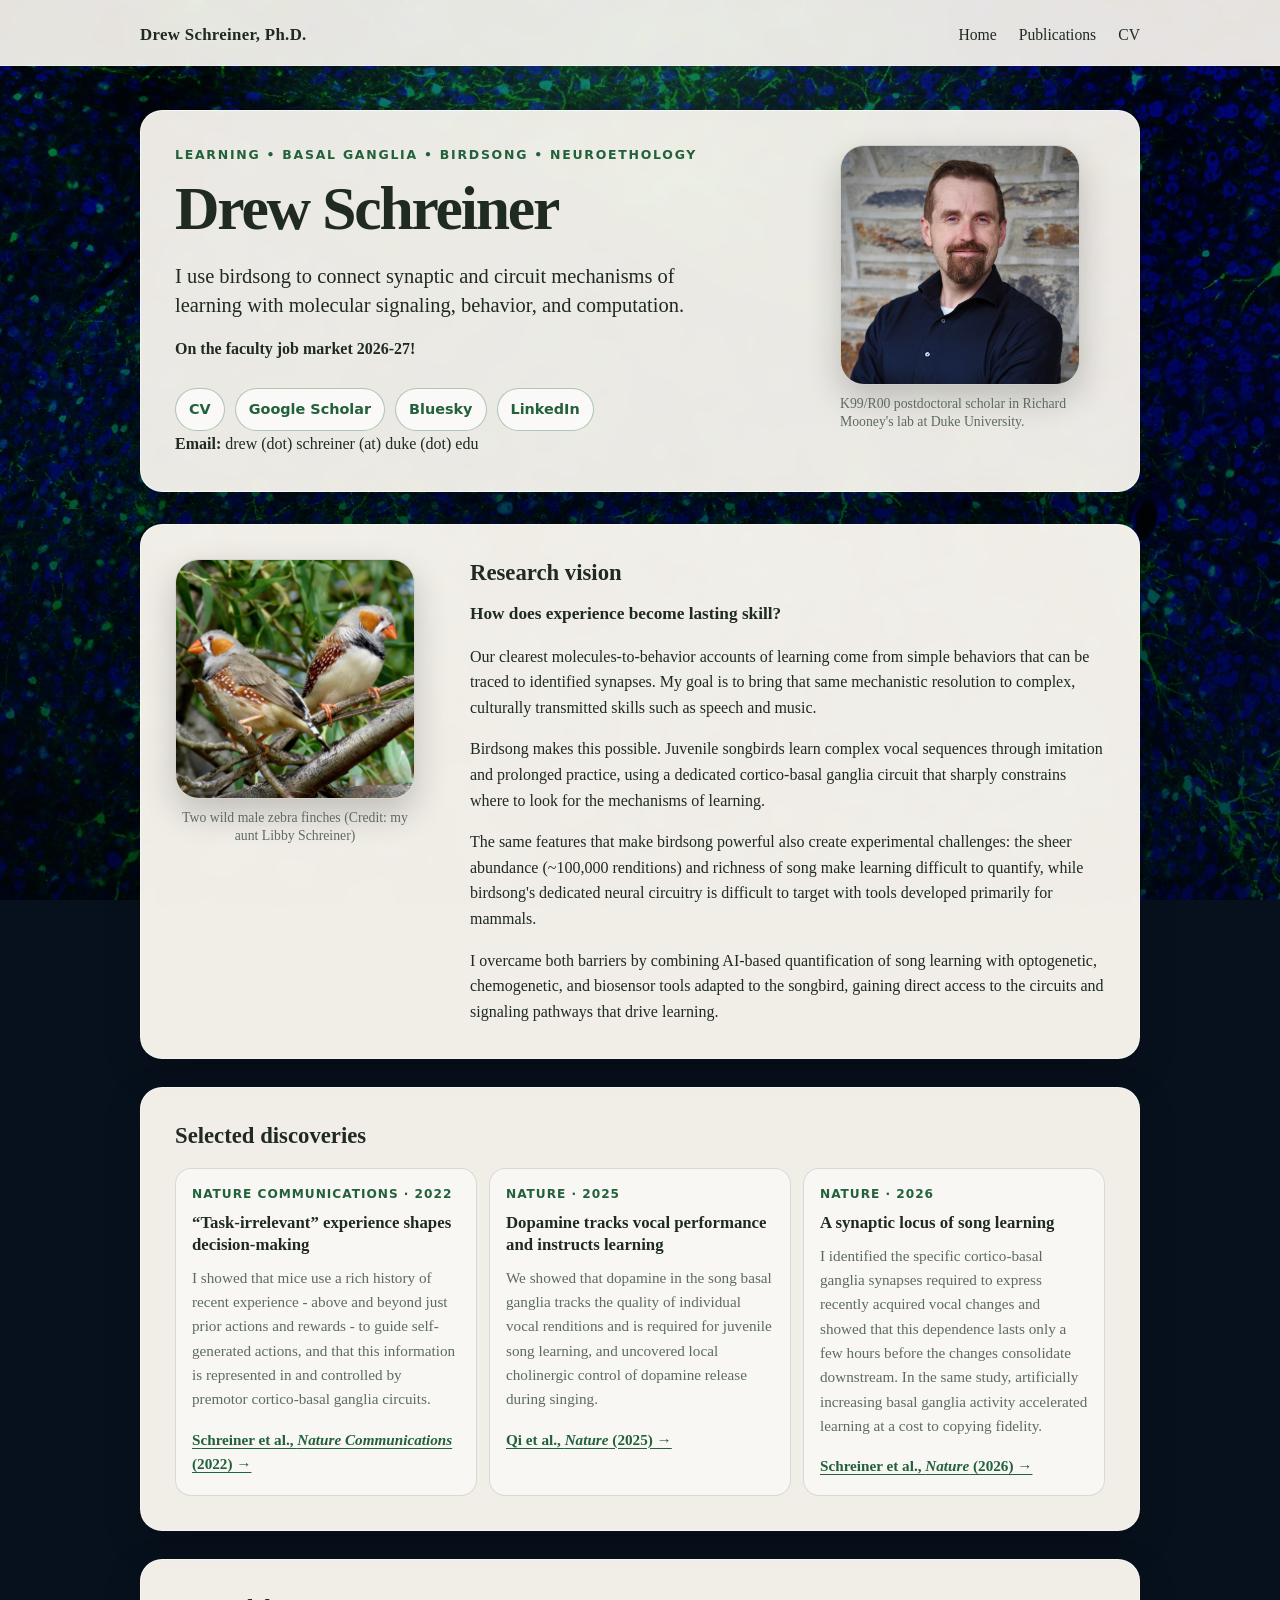
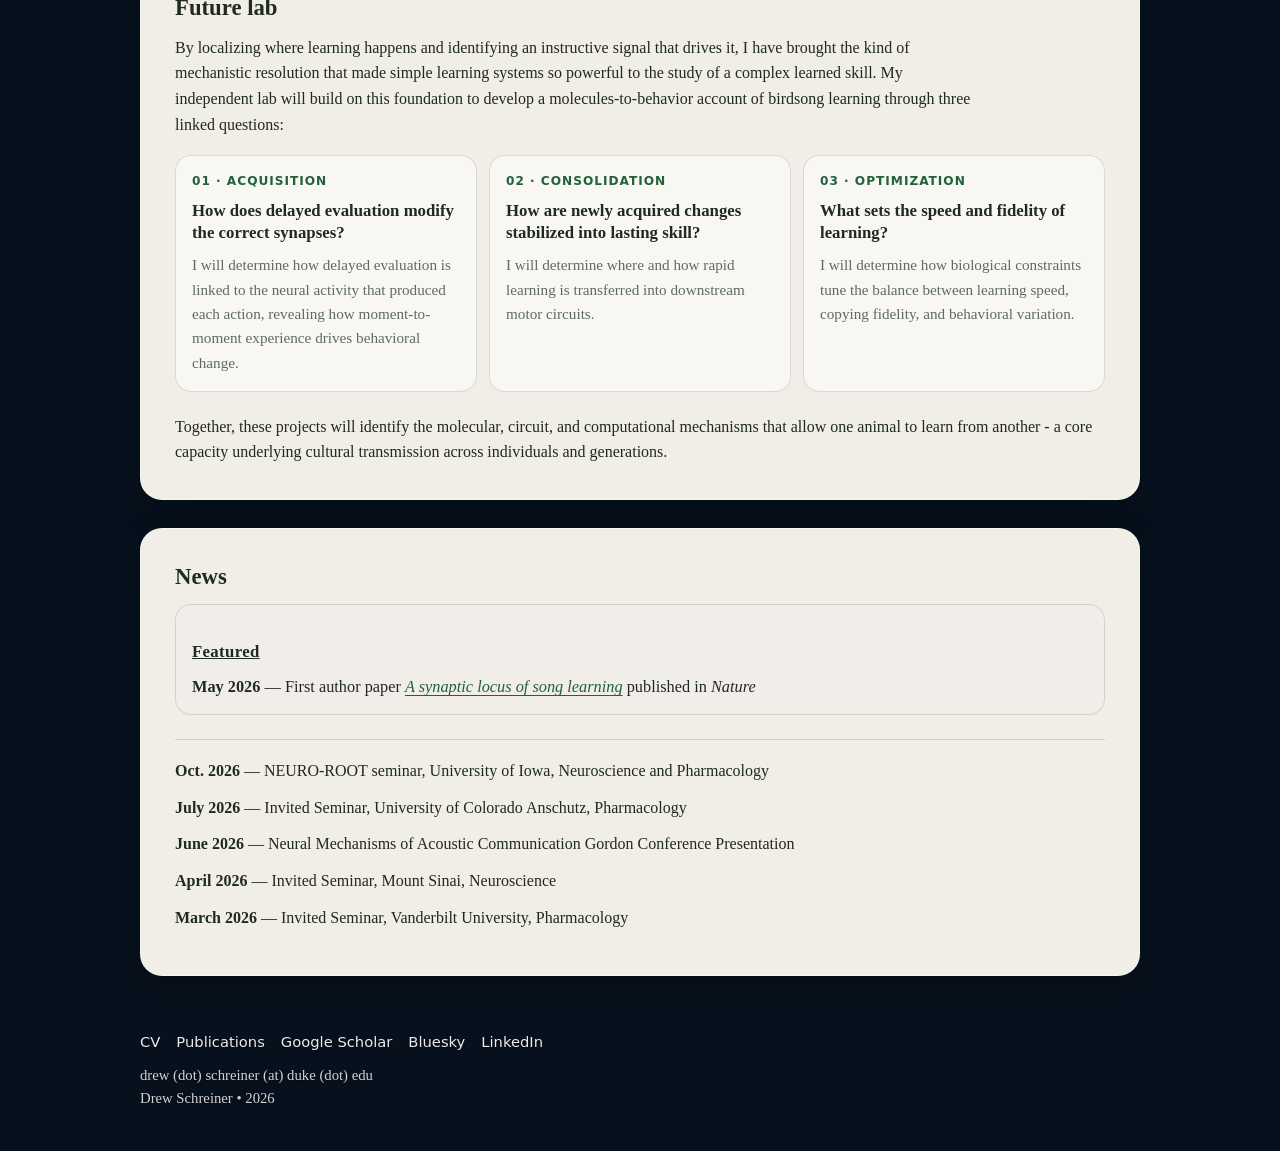
==== index.html @ a4d474e3 "Update index.html" ====
<!doctype html>
<html lang="en">
<head>
  <meta charset="utf-8">
  <meta name="viewport" content="width=device-width, initial-scale=1">

  <title>Drew Schreiner, Ph.D. | Neuroscience of Learning</title>

  <meta name="description"
        content="Drew Schreiner studies how the brain learns complex skills, using birdsong to connect molecular signaling, synaptic plasticity, neural circuits, behavior, and computation. On the 2026–27 faculty job market.">

  <link rel="canonical" href="https://drewschreiner.github.io/">

  <!-- Open Graph: Bluesky, LinkedIn, Slack, etc. -->
  <meta property="og:type" content="website">
  <meta property="og:url" content="https://drewschreiner.github.io/">
  <meta property="og:title"
        content="Drew Schreiner, Ph.D. | Neuroscience of Learning">
  <meta property="og:description"
        content="I use birdsong to understand how the brain learns complex skills across molecules, synapses, circuits, behavior, and computation. On the 2026–27 faculty job market.">
  <meta property="og:image"
        content="https://drewschreiner.github.io/assets/img/zebra-finches.jpg">
  <meta property="og:image:alt"
        content="Two male zebra finches">

  <!-- X / Twitter -->
  <meta name="twitter:card" content="summary_large_image">
  <meta name="twitter:title"
        content="Drew Schreiner, Ph.D. | Neuroscience of Learning">
  <meta name="twitter:description"
        content="I use birdsong to understand how the brain learns complex skills across molecules, synapses, circuits, behavior, and computation. On the 2026–27 faculty job market.">
  <meta name="twitter:image"
        content="https://drewschreiner.github.io/assets/img/zebra-finches.jpg">

  <link rel="stylesheet" href="assets/css/style.css">
</head>
	
	
<body>
  <nav class="site-nav">
    <div class="wrap nav-inner">
      <a class="brand" href="index.html">Drew Schreiner, Ph.D.</a>
      <div class="nav-links" aria-label="Main navigation">
        <a href="index.html">Home</a>
        <a href="publications.html">Publications</a>
        <a href="assets/pdf/Drew_Schreiner_CV.pdf">CV</a>
      </div>
    </div>
  </nav>

  <header class="hero">
    <div class="wrap">
      <section class="section hero-card intro-grid">
        <div class="intro-text">
          <p class="kicker">Learning • Basal Ganglia • Birdsong • Neuroethology</p>
          <h1>Drew Schreiner</h1>
          <p class="tagline">
            I use birdsong to connect synaptic and circuit mechanisms of learning with molecular signaling, behavior, and computation.
          </p>
<p class="market-note" style="margin-top: 1rem;">
  <strong>On the faculty job market 2026-27!</strong>

</p>
          <div class="quick-links">
            <a class="button" href="assets/pdf/Drew_Schreiner_CV.pdf">CV</a>
            <a class="button" href="https://scholar.google.com/citations?hl=en&user=U7xtYCUAAAAJ&view_op=list_works&sortby=pubdate">Google Scholar</a>
            <a class="button" href="https://bsky.app/profile/schreinerdrew.bsky.social">Bluesky</a>
            <a class="button" href="https://www.linkedin.com/in/drew-schreiner-51857615a">LinkedIn</a>
          </div>
	<p class="email-text"><strong>Email:</strong> drew (dot) schreiner (at) duke (dot) edu</p>
        </div>
        <figure class="media-photo headshot">
          <img src="assets/img/drew-schreiner-headshot.jpg" alt="Headshot of Drew Schreiner">
          <figcaption class="caption">K99/R00 postdoctoral scholar in Richard Mooney's lab at Duke University.</figcaption>
        </figure>
      </section>
    </div>
  </header>

  <main>
    <section class="wrap section about-grid">
      <figure class="media-photo finch-photo">
        <img src="assets/img/zebra-finches.jpg" alt="Two zebra finches perched on branches">
        <figcaption class="caption">Two wild male zebra finches (Credit: my aunt Libby Schreiner) </figcaption>
      </figure>

      <div class="research-text">
        <h2>Research vision</h2>
		    <p class="lead">
    <strong>How does experience become lasting skill?</strong>
		  </p>
		  
        <p>
			Our clearest molecules-to-behavior accounts of learning come from simple behaviors that can be traced to identified synapses. 
			My goal is to bring that same mechanistic resolution to complex, culturally transmitted skills such as speech and music. 
		 </p>
		  
			 <p>
			Birdsong makes this possible. Juvenile songbirds learn complex vocal sequences through imitation and prolonged practice, 
			using a dedicated cortico-basal ganglia circuit that sharply constrains where to look for the mechanisms of learning.
		 </p>

		  <p>
    The same features that make birdsong powerful also create experimental challenges: the sheer abundance (~100,000 renditions) and richness of song make learning difficult to quantify,
	while birdsong's dedicated neural circuitry is difficult to target with tools developed primarily for mammals.
			   </p>
		  
		  <p> 	  
	I overcame both barriers by combining AI-based quantification of song learning with optogenetic, chemogenetic, and biosensor tools adapted to the songbird,
	gaining direct access to the circuits and signaling pathways that drive learning.
		  </p>

      </div>

    </section>
	  <!-- Selected Discoveries -->
<section class="wrap section">
  <h2>Selected discoveries</h2>

  <div class="cards discovery-cards">

	  <article class="card">
  <p class="card-label">Nature Communications · 2022</p>

  <h3>“Task-irrelevant” experience shapes decision-making</h3>

  <p>
    I showed that mice use a rich history of recent experience - above and beyond just prior actions and rewards - to guide
    self-generated actions, and that this information is represented in and
    controlled by premotor cortico-basal ganglia circuits.
  </p>

  <p class="card-citation">
    <a href="https://doi.org/10.1038/s41467-022-29807-2"
       target="_blank"
       rel="noopener noreferrer">
      Schreiner et al., <em>Nature Communications</em> (2022) →
    </a>
  </p>
</article>

    <article class="card">
      <p class="card-label">Nature · 2025</p>

      <h3>Dopamine tracks vocal performance and instructs learning</h3>

      <p>
      We showed that dopamine in the song basal ganglia tracks the quality of
		  individual vocal renditions and is required for juvenile song learning, and uncovered
		  local cholinergic control of dopamine release during singing.
      </p>

      <p class="card-citation">
        <a href="https://doi.org/10.1038/s41586-025-08694-9"
           target="_blank"
           rel="noopener noreferrer">
          Qi et al., <em>Nature</em> (2025) →
        </a>
      </p>
    </article>


    <article class="card">
      <p class="card-label">Nature · 2026</p>

      <h3>A synaptic locus of song learning</h3>

      <p>
        I identified the specific cortico-basal ganglia synapses required
        to express recently acquired vocal changes and showed that this dependence
		lasts only a few hours before the changes consolidate downstream. 
		In the same study, artificially increasing basal ganglia activity accelerated learning at a cost to copying fidelity.
      </p>

      <p class="card-citation">
        <a href="https://doi.org/10.1038/s41586-026-10510-x"
           target="_blank"
           rel="noopener noreferrer">
          Schreiner et al., <em>Nature</em> (2026) →
        </a>
      </p>
    </article>

  </div>
</section>


<!-- Future Lab -->
<section class="wrap section">
  <h2>Future lab</h2>

  <p class="section-intro">
By localizing where learning happens and identifying an instructive signal that drives it, I have brought the kind of mechanistic resolution that made simple learning systems so powerful to the study of a complex learned skill. 
	  My independent lab will build on this foundation to develop a molecules-to-behavior account of birdsong learning through three linked questions:
  </p>

  <div class="cards future-cards">

    <article class="card future-card">
      <p class="card-label">01 · Acquisition</p>

      <h3>How does delayed evaluation modify the correct synapses?</h3>

      <p>
         I will determine how delayed evaluation is linked to the neural
        activity that produced each action, revealing how
        moment-to-moment experience drives behavioral change.
      </p>
    </article>


    <article class="card future-card">
      <p class="card-label">02 · Consolidation</p>

      <h3>How are newly acquired changes stabilized into lasting skill?</h3>

      <p>
        I will determine where and how rapid learning is transferred into
        downstream motor circuits.
      </p>
    </article>


    <article class="card future-card">
      <p class="card-label">03 · Optimization</p>

      <h3>What sets the speed and fidelity of learning?</h3>

      <p>
        I will determine how biological constraints tune the balance
        between learning speed, copying fidelity, and behavioral variation.
		  
      </p>
    </article>

  </div>

  <p class="future-outlook">
    Together, these projects will identify the molecular, circuit, and computational mechanisms that allow 
	  one animal to learn from another - a core capacity underlying cultural transmission across individuals and generations.
  </p>
</section>


	  

<section class="wrap section news">
  <h2>News</h2>

  <div class="featured-news">
    <h3><u>Featured</u></h3>
  <p>
  <strong>May 2026</strong> — First author paper
  <a href="https://www.nature.com/articles/s41586-026-10510-x" target="_blank" rel="noopener noreferrer"><em>A synaptic locus of song learning</em></a>
  published in <em>Nature</em>
</p>
  </div>

  <hr class="news-divider">

  <div class="more-news">
    <p><strong>Oct. 2026</strong> — NEURO-ROOT seminar, University of Iowa, Neuroscience and Pharmacology</p>
   <p><strong>July 2026</strong> — Invited Seminar, University of Colorado Anschutz, Pharmacology </p>
    <p><strong>June 2026</strong> — Neural Mechanisms of Acoustic Communication Gordon Conference Presentation</p>
    <p><strong>April 2026</strong> — Invited Seminar, Mount Sinai, Neuroscience</p>
    <p><strong>March 2026</strong> — Invited Seminar, Vanderbilt University, Pharmacology</p>
  </div>
</section>

  </main>

	
<footer class="wrap footer">
  <div class="footer-links">
    <a href="assets/pdf/Drew_Schreiner_CV.pdf">CV</a>
    <a href="publications.html">Publications</a>
    <a href="https://scholar.google.com/citations?hl=en&user=U7xtYCUAAAAJ&view_op=list_works&sortby=pubdate">Google Scholar</a>
    <a href="https://bsky.app/profile/schreinerdrew.bsky.social">Bluesky</a>
    <a href="https://www.linkedin.com/in/drew-schreiner-51857615a">LinkedIn</a>
  </div>
  <div>drew (dot) schreiner (at) duke (dot) edu</div>
  <div>Drew Schreiner • 2026</div>
</footer>

<!-- Cloudflare Web Analytics -->
<script
  type="module"
  src="https://static.cloudflareinsights.com/beacon.min.js"
  data-cf-beacon='{"token":"053209092b9e4493a3ec4b9144810ba1"}'>
</script>
<!-- End Cloudflare Web Analytics -->

</body>
</html>
---- assets/css/style.css ----
:root {
  --ink: #1f2a21;
  --muted: #5e6b61;
  --accent: #4ca86c;
  --accent-dark: #22613b;
  --paper: rgba(255, 252, 245, 0.94);
  --paper-strong: rgba(255, 252, 245, 0.98);
  --line: rgba(31, 42, 33, 0.14);
  --shadow: 0 18px 60px rgba(0,0,0,0.30);
}

* {
  box-sizing: border-box;
}

html {
  scroll-behavior: smooth;
  width: 100%;
  overflow-x: hidden;
}

body {
  width: 100%;
  min-width: 0;
  margin: 0;
  overflow-x: hidden;
  font-family: Georgia, "Times New Roman", serif;
  color: var(--ink);
  background: #07111d;
  line-height: 1.6;
}

/* Site-wide histology background */
body::before {
  content: "";
  position: fixed;
  inset: 0;
  background:
    linear-gradient(180deg, rgba(2, 10, 18, 0.46) 0%, rgba(2, 10, 18, 0.64) 100%),
    url("../img/area-x-histology-background.jpg") center center / cover no-repeat;
  z-index: -2;
}

body::after {
  content: "";
  position: fixed;
  inset: 0;
  background:
    radial-gradient(circle at 50% 0%, rgba(76,168,108,0.22), rgba(0,0,0,0) 42%),
    linear-gradient(180deg, rgba(0,0,0,0.12), rgba(0,0,0,0.34));
  z-index: -1;
}

a {
  color: var(--accent-dark);
  text-decoration-thickness: 1px;
  text-underline-offset: 3px;
}

a:hover {
  color: var(--accent);
}

.wrap {
  width: calc(100% - 48px);
  max-width: 1000px;
  margin-left: auto;
  margin-right: auto;
}

.site-nav {
  padding: 22px 0 16px;
  background: rgba(255, 252, 245, 0.90);
  border-bottom: 1px solid rgba(255,255,255,0.36);
  backdrop-filter: blur(8px);
}

.nav-inner {
  display: flex;
  justify-content: space-between;
  align-items: center;
  gap: 18px;
  flex-wrap: wrap;
}

.brand {
  font-size: 1.05rem;
  letter-spacing: 0.02em;
  text-decoration: none;
  color: var(--ink);
  font-weight: 700;
}

.nav-links {
  display: flex;
  gap: 22px;
  align-items: center;
  flex-wrap: wrap;
  font-size: 0.98rem;
}

.nav-links a {
  color: var(--ink);
  text-decoration: none;
  border-bottom: 1px solid transparent;
}

.nav-links a:hover {
  border-color: var(--accent);
}

.hero {
  padding: 44px 0 4px;
}

main {
  position: relative;
  z-index: 2;
  margin-top: 0;
}

.section {
  margin: 28px auto;
  padding: clamp(23px, 4vw, 34px);
  background: var(--paper);
  border: 1px solid rgba(255,255,255,0.50);
  border-radius: 22px;
  box-shadow: 0 12px 36px rgba(0,0,0,0.24);
  backdrop-filter: blur(7px);
}

.hero-card {
  width: 100%;
  margin: 0 auto;
  background: rgba(255, 252, 245, 0.92);
  border: 1px solid rgba(255,255,255,0.64);
  box-shadow: var(--shadow);
}

.research-figure {
  grid-column: 1 / -1;
  margin: 28px 0 0;
  width: 100%;
  overflow: visible;
}

.research-figure img {
  display: block;
  width: 100%;
  max-width: none;
  height: auto;
  margin-left: 0%;
  border-radius: 16px;
}

.intro-grid,
.about-grid {
  display: grid;
  grid-template-columns: minmax(0, 1fr) 265px;
  gap: 30px;
  align-items: start;
}

.about-grid {
  grid-template-columns: 265px minmax(0, 1fr);
}

.media-photo {
  margin: 0;
}

.media-photo img {
  display: block;
  width: 240px;
  max-width: 100%;
  aspect-ratio: 1 / 1;
  object-fit: cover;
  border-radius: 24px;
  border: 1px solid var(--line);
  box-shadow: 0 14px 34px rgba(0,0,0,0.20);
}

.headshot img {
  object-position: 50% 24%;
}

.finch-photo img {
  object-position: 52% 44%;
}

.caption {
  margin: 10px 0 0;
  color: var(--muted);
  font-size: 0.86rem;
  line-height: 1.35;
}

.finch-photo {
  width: 240px;
  max-width: 100%;
}

.finch-photo .caption {
  width: 100%;
  margin: 10px auto 0;
  text-align: center;
}

.kicker {
  margin: 0 0 12px;
  color: var(--accent-dark);
  text-transform: uppercase;
  letter-spacing: 0.14em;
  font-size: 0.78rem;
  font-weight: 700;
  font-family: system-ui, -apple-system, BlinkMacSystemFont, "Segoe UI", sans-serif;
}

h1 {
  max-width: 100%;
  margin: 0;
  font-size: clamp(2.3rem, 6.1vw, 3.85rem);
  line-height: 1.03;
  letter-spacing: -0.035em;
  text-wrap: balance;
}

.tagline {
  margin: 22px 0 0;
  max-width: 560px;
  font-size: clamp(1.08rem, 2vw, 1.28rem);
  line-height: 1.42;
}

.quick-links {
  display: flex;
  gap: 10px;
  flex-wrap: wrap;
  margin-top: 26px;
}

.button {
  display: inline-block;
  max-width: 100%;
  padding: 9px 13px;
  border: 1px solid rgba(34, 97, 59, 0.34);
  border-radius: 999px;
  background: rgba(255,255,255,0.72);
  color: var(--accent-dark);
  text-decoration: none;
  font-family: system-ui, -apple-system, BlinkMacSystemFont, "Segoe UI", sans-serif;
  font-size: 0.9rem;
  font-weight: 650;
}

.button:hover {
  border-color: var(--accent);
  background: white;
}

h2 {
  margin: 0 0 14px;
  font-size: 1.42rem;
  line-height: 1.2;
}

h3 {
  margin: 0 0 6px;
  font-size: 1.05rem;
}

p {
  margin: 0 0 16px;
}

p:last-child {
  margin-bottom: 0;
}

.section,
.hero-card,
.card,
.pub-list li,
.button {
  overflow-wrap: anywhere;
}

.cards {
  display: grid;
  grid-template-columns: repeat(3, minmax(0, 1fr));
  gap: 12px;
}

.card {
  padding: 16px;
  border: 1px solid var(--line);
  border-radius: 16px;
  background: rgba(255,255,255,0.55);
}

.card p {
  color: var(--muted);
  font-size: 0.95rem;
}

.news p,
.pub-list li {
  margin-bottom: 11px;
}

.news h3 {
  margin: 20px 0 8px;
  font-size: 1.05rem;
  letter-spacing: 0.02em;
  color: var(--text);
}

.featured-news {
  padding: 14px 16px;
  border: 1px solid var(--line);
  border-radius: 16px;
  background: rgba(255, 255, 255, 0.08);
}

.featured-news p {
  margin-bottom: 0;
  font-size: 1.02rem;
}

.news-divider {
  border: 0;
  border-top: 1px solid var(--line);
  margin: 24px 0 18px;
}


.pub-list {
  margin: 0;
  padding-left: 21px;
}

.page-title {
  font-size: clamp(2.1rem, 6.2vw, 3.25rem);
  margin: 0 0 14px;
  letter-spacing: -0.03em;
}

.lead {
  font-size: 1.08rem;
  color: var(--ink);
  max-width: 650px;
}

.small-note {
  color: var(--muted);
  font-size: 0.93rem;
}

.publications-page {
  margin-top: 28px;
  background: var(--paper-strong);
}

.full-pub-list li {
  padding-bottom: 15px;
  margin-bottom: 15px;
  border-bottom: 1px solid var(--line);
}

.full-pub-list li:last-child {
  border-bottom: 0;
  padding-bottom: 0;
}

.pub-citation {
  margin-bottom: 8px;
}

.pub-links {
  display: flex;
  gap: 8px;
  flex-wrap: wrap;
  font-family: system-ui, -apple-system, BlinkMacSystemFont, "Segoe UI", sans-serif;
  font-size: 0.84rem;
}

.pub-links a {
  display: inline-block;
  padding: 4px 9px;
  border: 1px solid rgba(34, 97, 59, 0.22);
  border-radius: 999px;
  background: rgba(255,255,255,0.62);
  color: var(--accent-dark);
  text-decoration: none;
  font-weight: 650;
}

.pub-links a:hover {
  border-color: var(--accent);
  background: white;
}


.footer {
  padding: 26px 0 40px;
  color: rgba(255,255,255,0.82);
  font-size: 0.92rem;
  text-shadow: 0 1px 2px rgba(0,0,0,0.5);
}

.footer-links {
  display: flex;
  gap: 16px;
  flex-wrap: wrap;
  margin-bottom: 10px;
  font-family: system-ui, -apple-system, BlinkMacSystemFont, "Segoe UI", sans-serif;
}

.footer-links a {
  color: rgba(255,255,255,0.92);
  text-decoration: none;
}

.footer-links a:hover {
  color: #fff;
  text-decoration: underline;
}

@media (max-width: 840px) {
  body::before {
    background:
      linear-gradient(180deg, rgba(2, 10, 18, 0.50) 0%, rgba(2, 10, 18, 0.70) 100%),
      url("../img/area-x-histology-background.jpg") center center / cover no-repeat;
  }

  .wrap {
    max-width: 760px;
  }

  .intro-grid,
  .about-grid,
  .cards {
    grid-template-columns: 1fr;
  }

  .media-photo img {
    width: 240px;
  }
}

@media (max-width: 520px) {
  .wrap {
    width: calc(100% - 28px);
    max-width: none;
  }

  .site-nav {
    padding-top: 18px;
  }

  .nav-inner {
    align-items: flex-start;
  }

  .hero {
    padding-top: 28px;
  }

  .hero-card,
  .section {
    border-radius: 18px;
    padding: 22px 18px;
  }

  .kicker {
    font-size: 0.7rem;
    letter-spacing: 0.10em;
  }

  h1 {
    font-size: clamp(2.15rem, 12.4vw, 3.0rem);
    letter-spacing: -0.025em;
  }

  .tagline {
    font-size: 1.05rem;
  }

  .quick-links {
    gap: 8px;
  }

  .button {
    font-size: 0.86rem;
    padding: 8px 11px;
  }

  .media-photo img {
    width: 220px;
  }
}

/* Selected discoveries + future lab */

.discovery-cards {
  grid-template-columns: repeat(3, minmax(0, 1fr));
  margin-top: 18px;
}

.future-cards {
  margin-top: 18px;
}

.card-label {
  margin: 0 0 8px;
  color: var(--accent-dark) !important;
  font-family: system-ui, -apple-system, BlinkMacSystemFont, "Segoe UI", sans-serif;
  font-size: 0.76rem !important;
  font-weight: 700;
  letter-spacing: 0.08em;
  text-transform: uppercase;
}

.card h3 {
  margin-bottom: 10px;
  line-height: 1.3;
}

.card-citation {
  margin-top: 14px;
  margin-bottom: 0;
}

.card-citation a {
  font-weight: 650;
}

.section-intro {
  max-width: 800px;
  margin-bottom: 0;
}

.future-outlook {
  margin-top: 22px;
}


/* Collapse discovery cards on smaller screens */
@media (max-width: 840px) {
  .discovery-cards {
    grid-template-columns: 1fr;
  }
}
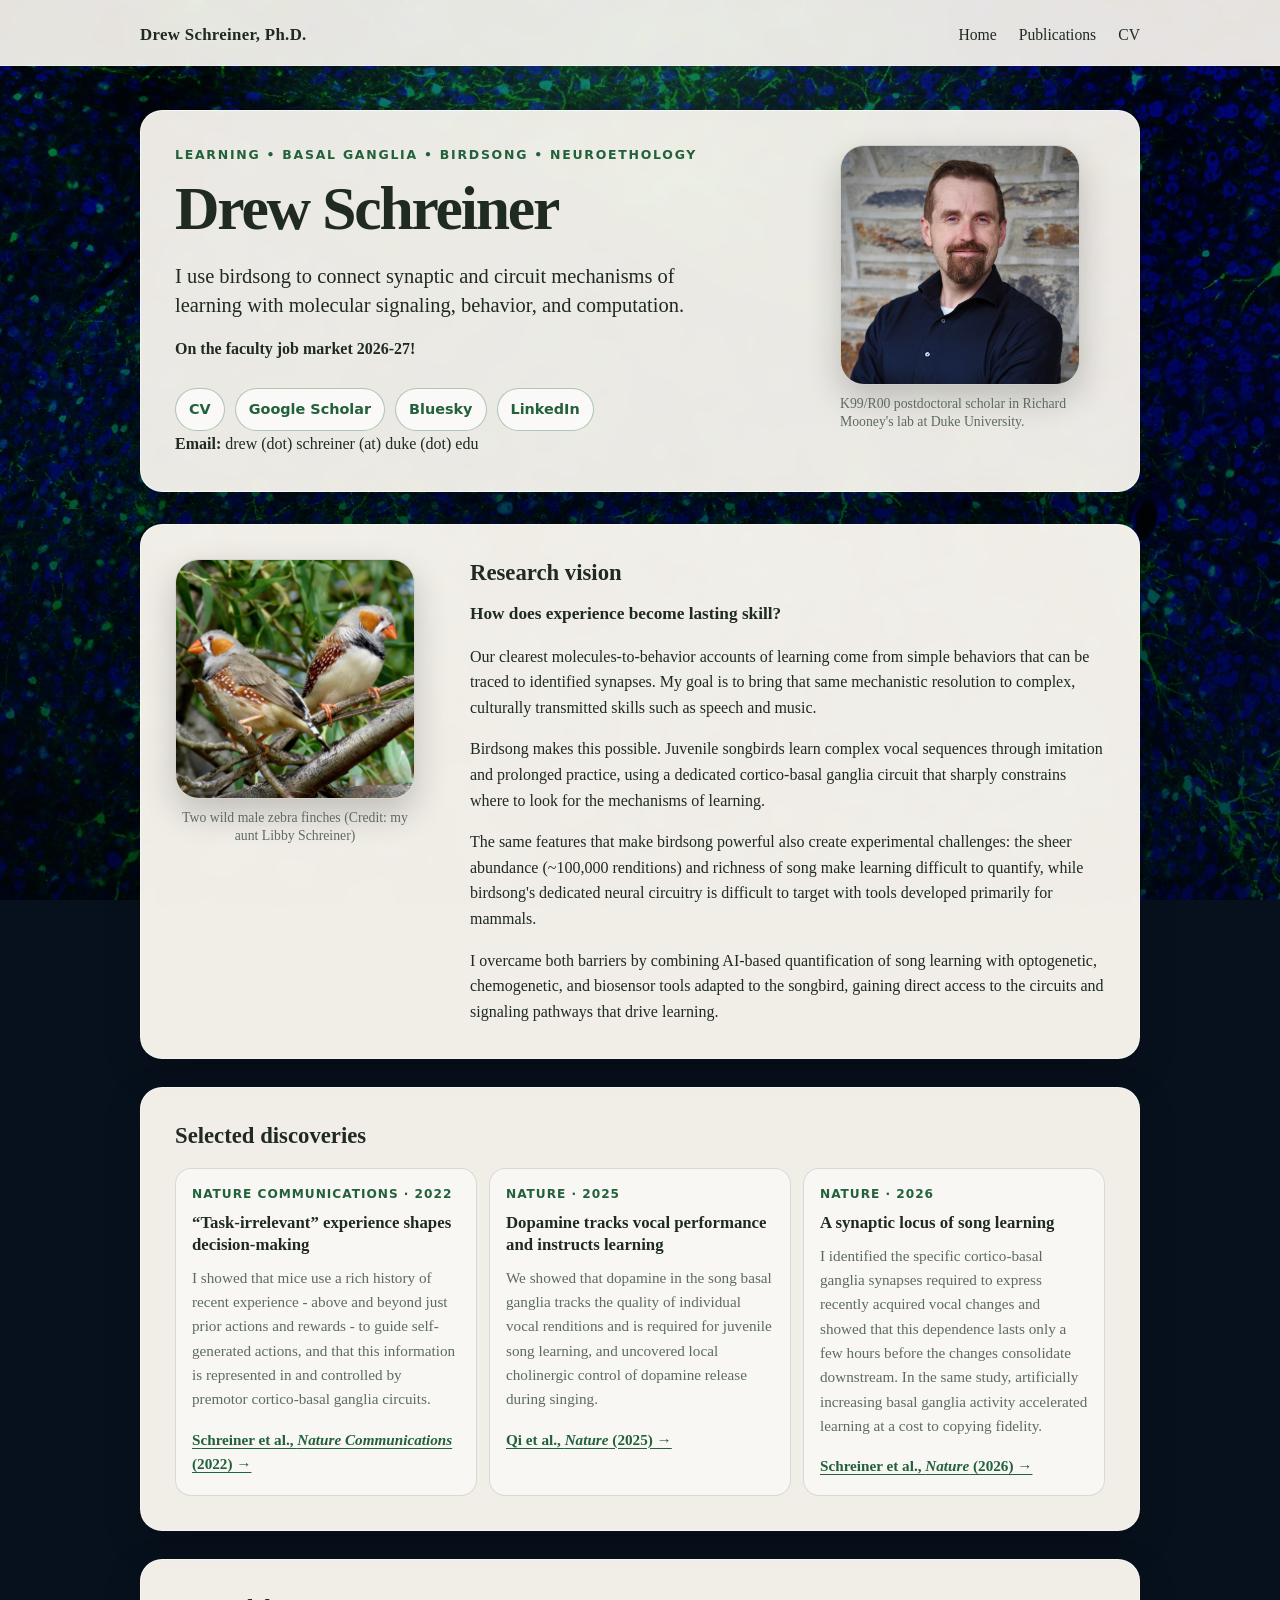
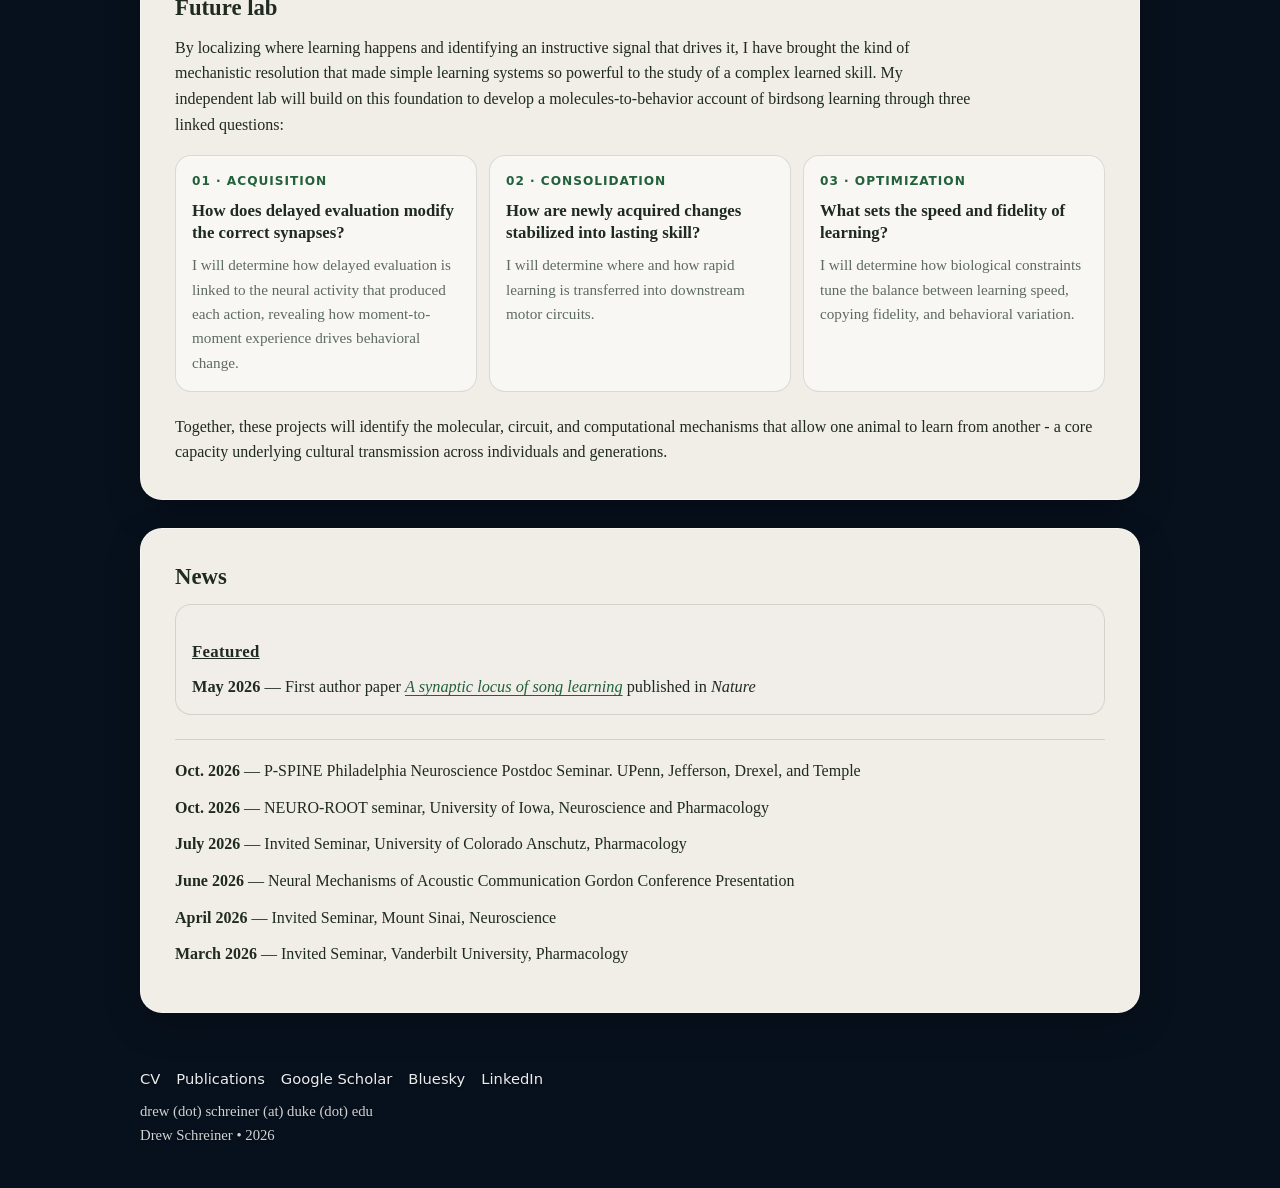
==== commit 15089388: "Update index.html" ====
--- a/index.html
+++ b/index.html
@@ -259,6 +259,7 @@
   <hr class="news-divider">
 
   <div class="more-news">
+	 <p><strong>Oct. 2026</strong> — P-SPINE Philadelphia Neuroscience Postdoc Seminar. UPenn, Jefferson, Drexel, and Temple</p>
     <p><strong>Oct. 2026</strong> — NEURO-ROOT seminar, University of Iowa, Neuroscience and Pharmacology</p>
    <p><strong>July 2026</strong> — Invited Seminar, University of Colorado Anschutz, Pharmacology </p>
     <p><strong>June 2026</strong> — Neural Mechanisms of Acoustic Communication Gordon Conference Presentation</p>
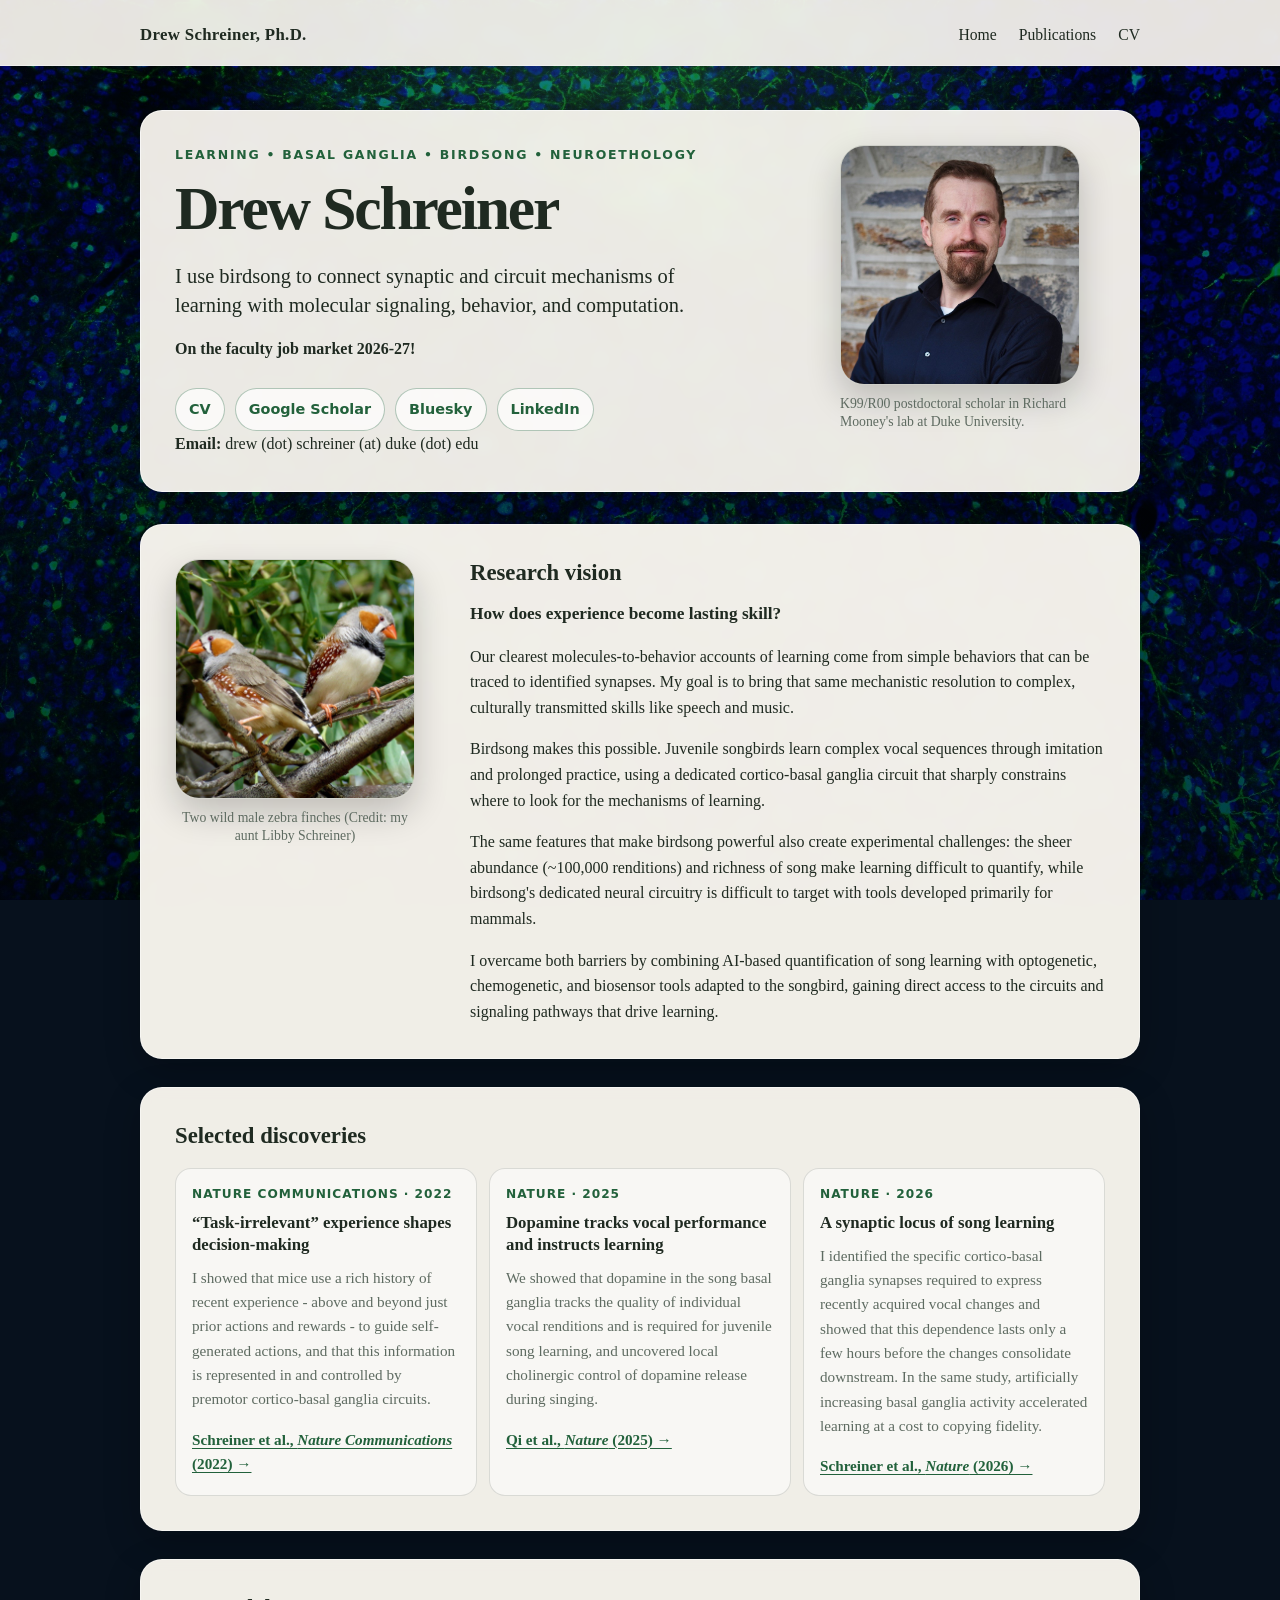
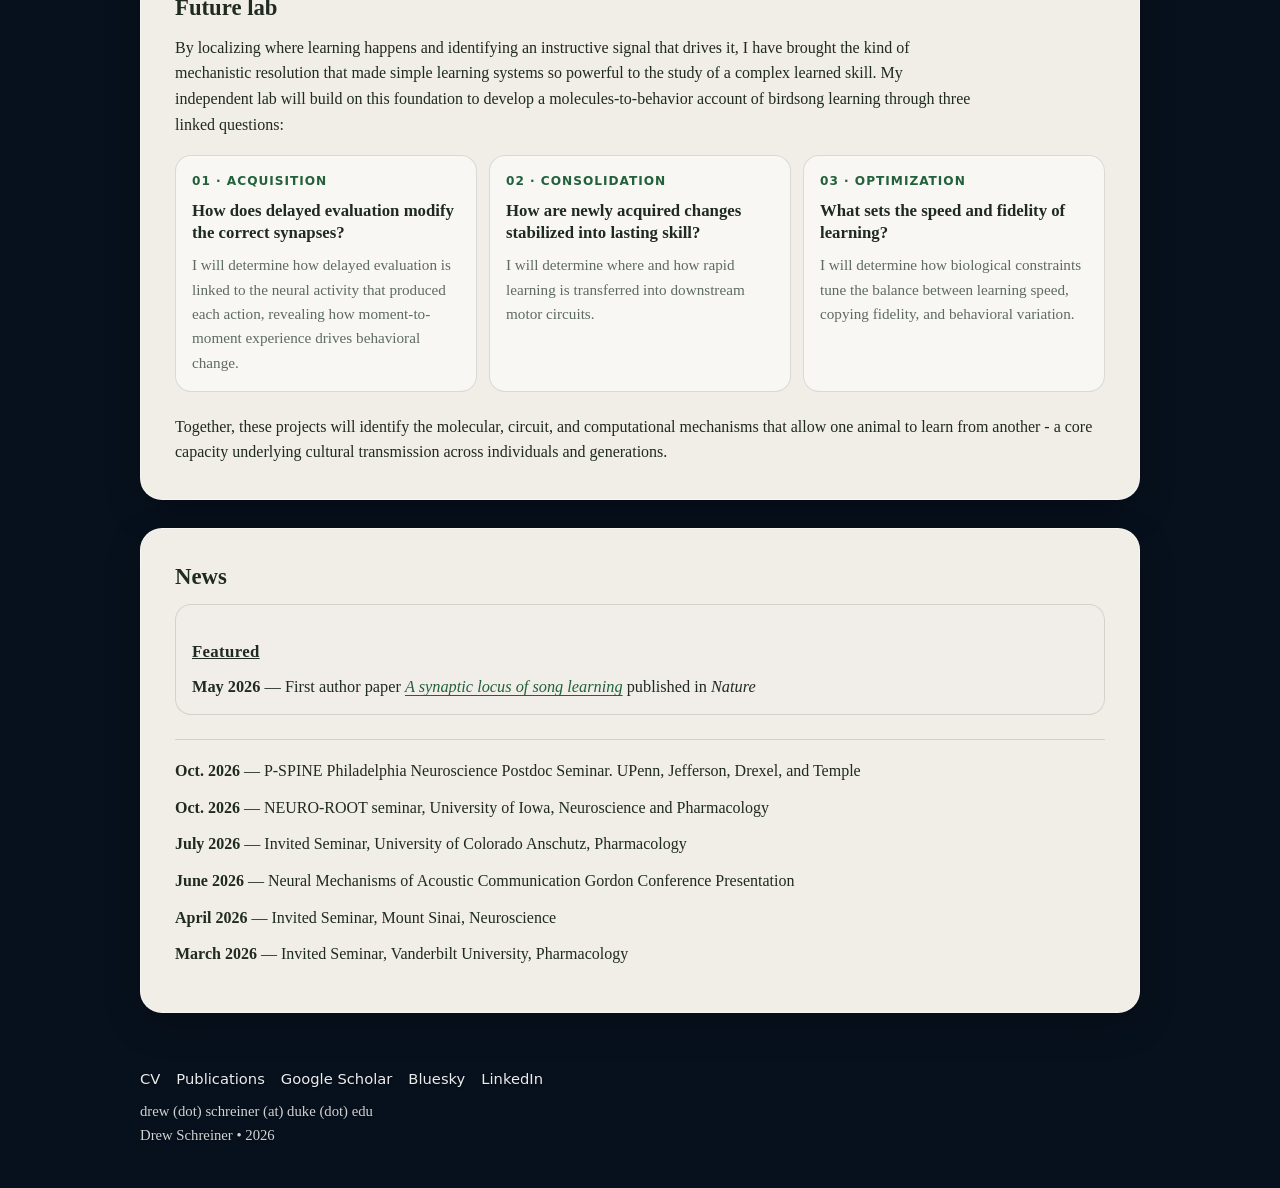
==== commit 68131c32: "Update index.html" ====
--- a/index.html
+++ b/index.html
@@ -92,7 +92,7 @@
 		  
         <p>
 			Our clearest molecules-to-behavior accounts of learning come from simple behaviors that can be traced to identified synapses. 
-			My goal is to bring that same mechanistic resolution to complex, culturally transmitted skills such as speech and music. 
+			My goal is to bring that same mechanistic resolution to complex, culturally transmitted skills like speech and music. 
 		 </p>
 		  
 			 <p>
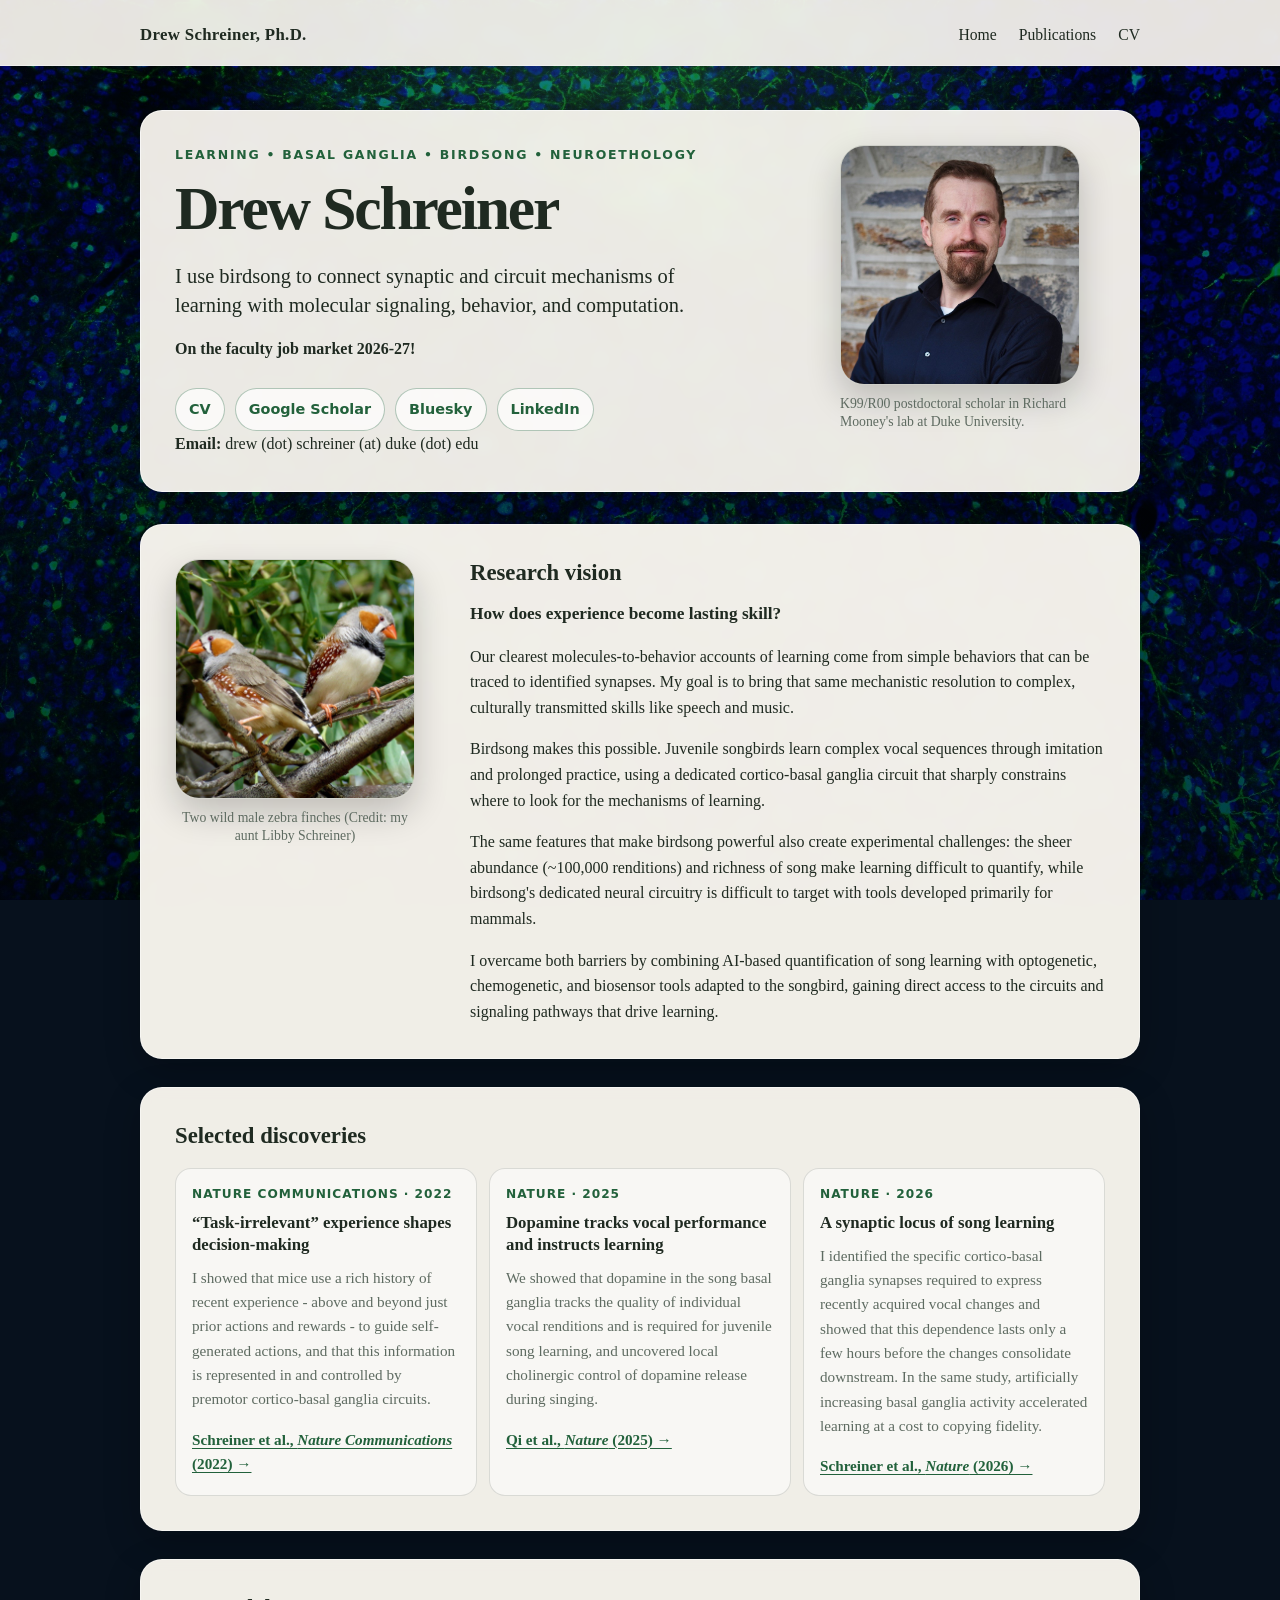
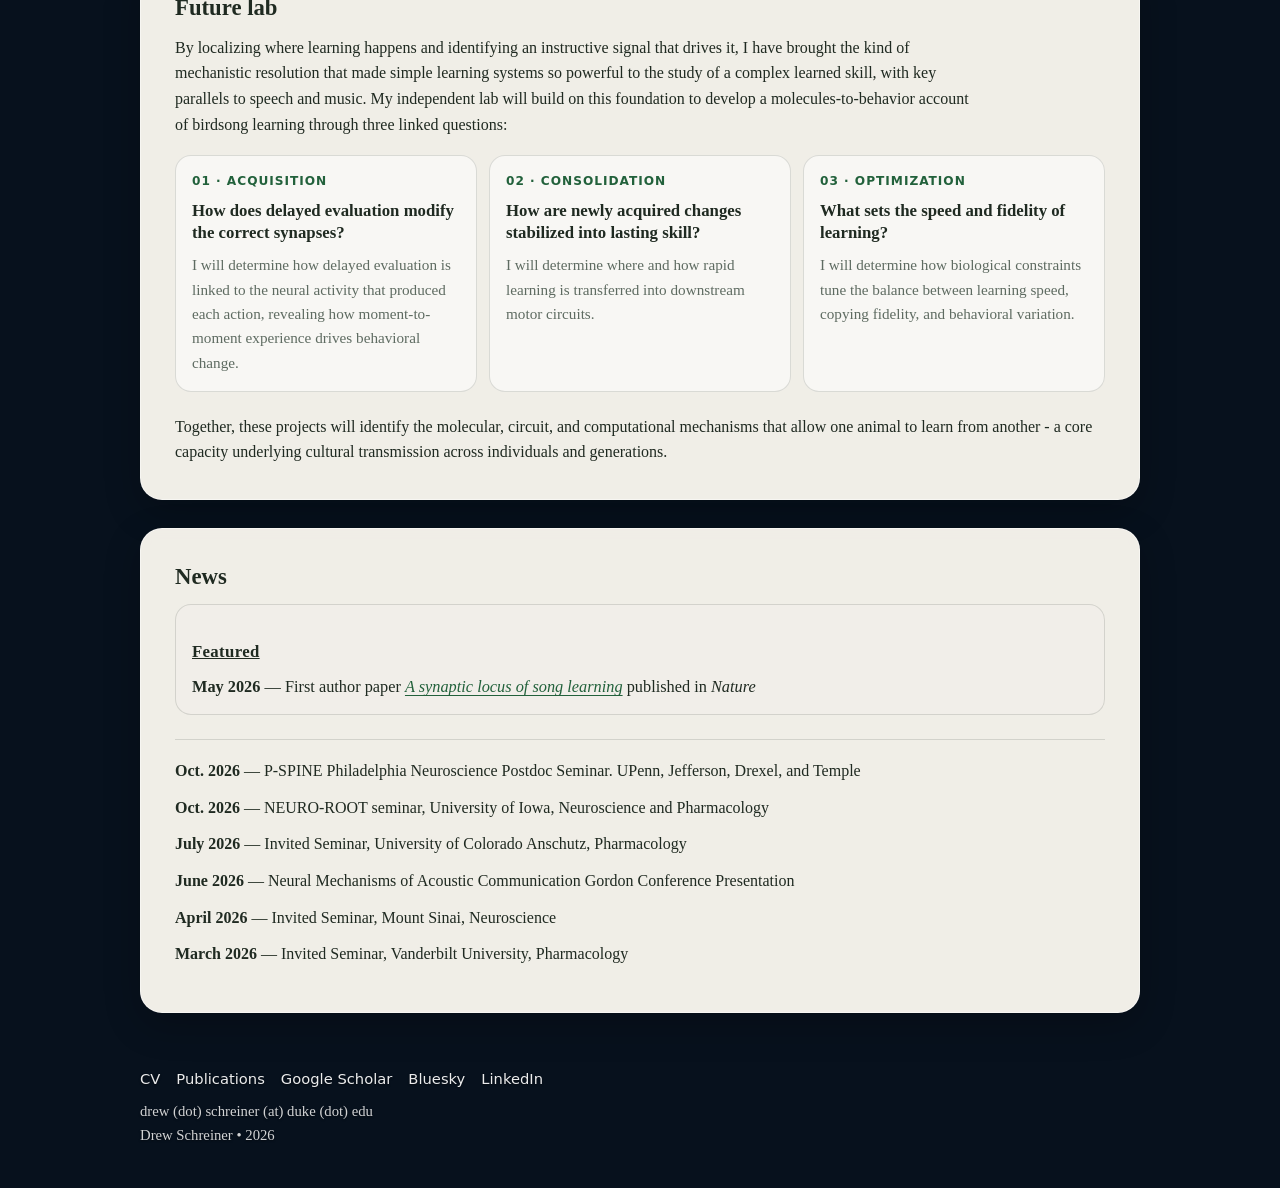
==== commit 4a8a076a: "Update index.html" ====
--- a/index.html
+++ b/index.html
@@ -190,7 +190,8 @@
   <h2>Future lab</h2>
 
   <p class="section-intro">
-By localizing where learning happens and identifying an instructive signal that drives it, I have brought the kind of mechanistic resolution that made simple learning systems so powerful to the study of a complex learned skill. 
+By localizing where learning happens and identifying an instructive signal that drives it, I have brought the kind of mechanistic resolution that made simple learning systems so powerful to the study of a complex learned skill,
+	  with key parallels to speech and music. 
 	  My independent lab will build on this foundation to develop a molecules-to-behavior account of birdsong learning through three linked questions:
   </p>
 
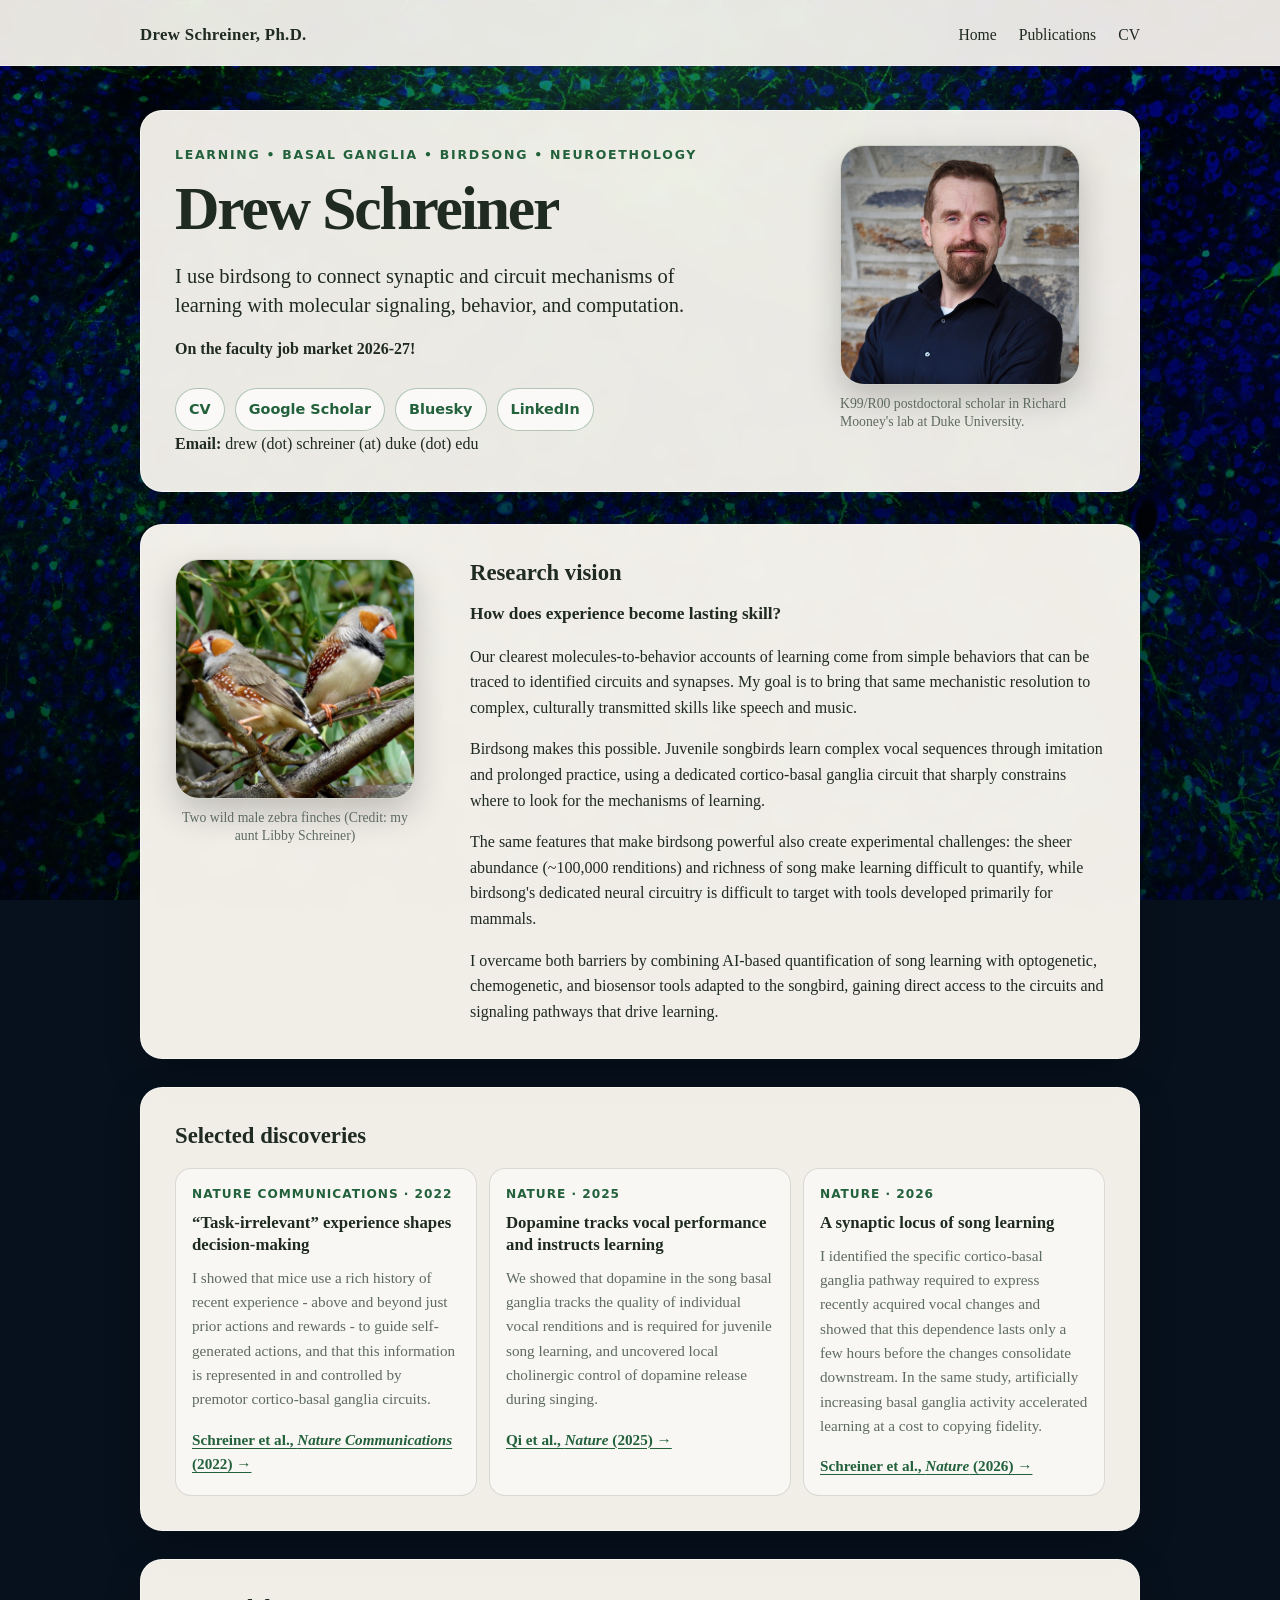
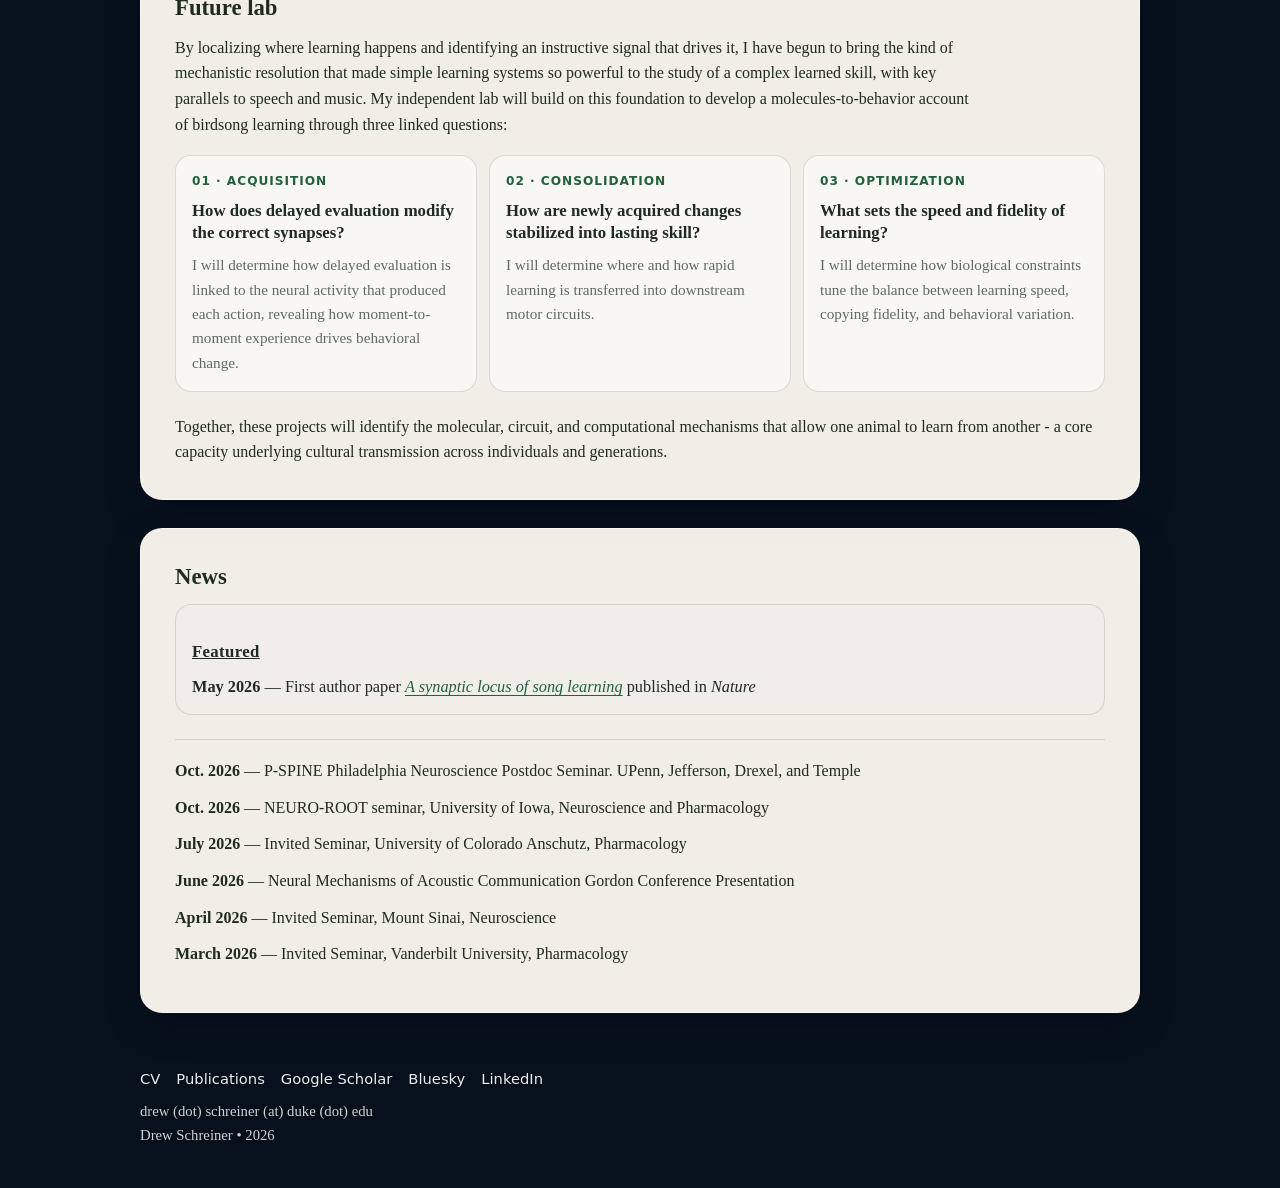
==== commit 5d0e943d: "Update index.html" ====
--- a/index.html
+++ b/index.html
@@ -91,7 +91,7 @@
 		  </p>
 		  
         <p>
-			Our clearest molecules-to-behavior accounts of learning come from simple behaviors that can be traced to identified synapses. 
+			Our clearest molecules-to-behavior accounts of learning come from simple behaviors that can be traced to identified circuits and synapses. 
 			My goal is to bring that same mechanistic resolution to complex, culturally transmitted skills like speech and music. 
 		 </p>
 		  
@@ -166,7 +166,7 @@
       <h3>A synaptic locus of song learning</h3>
 
       <p>
-        I identified the specific cortico-basal ganglia synapses required
+        I identified the specific cortico-basal ganglia pathway required
         to express recently acquired vocal changes and showed that this dependence
 		lasts only a few hours before the changes consolidate downstream. 
 		In the same study, artificially increasing basal ganglia activity accelerated learning at a cost to copying fidelity.
@@ -190,7 +190,7 @@
   <h2>Future lab</h2>
 
   <p class="section-intro">
-By localizing where learning happens and identifying an instructive signal that drives it, I have brought the kind of mechanistic resolution that made simple learning systems so powerful to the study of a complex learned skill,
+By localizing where learning happens and identifying an instructive signal that drives it, I have begun to bring the kind of mechanistic resolution that made simple learning systems so powerful to the study of a complex learned skill,
 	  with key parallels to speech and music. 
 	  My independent lab will build on this foundation to develop a molecules-to-behavior account of birdsong learning through three linked questions:
   </p>
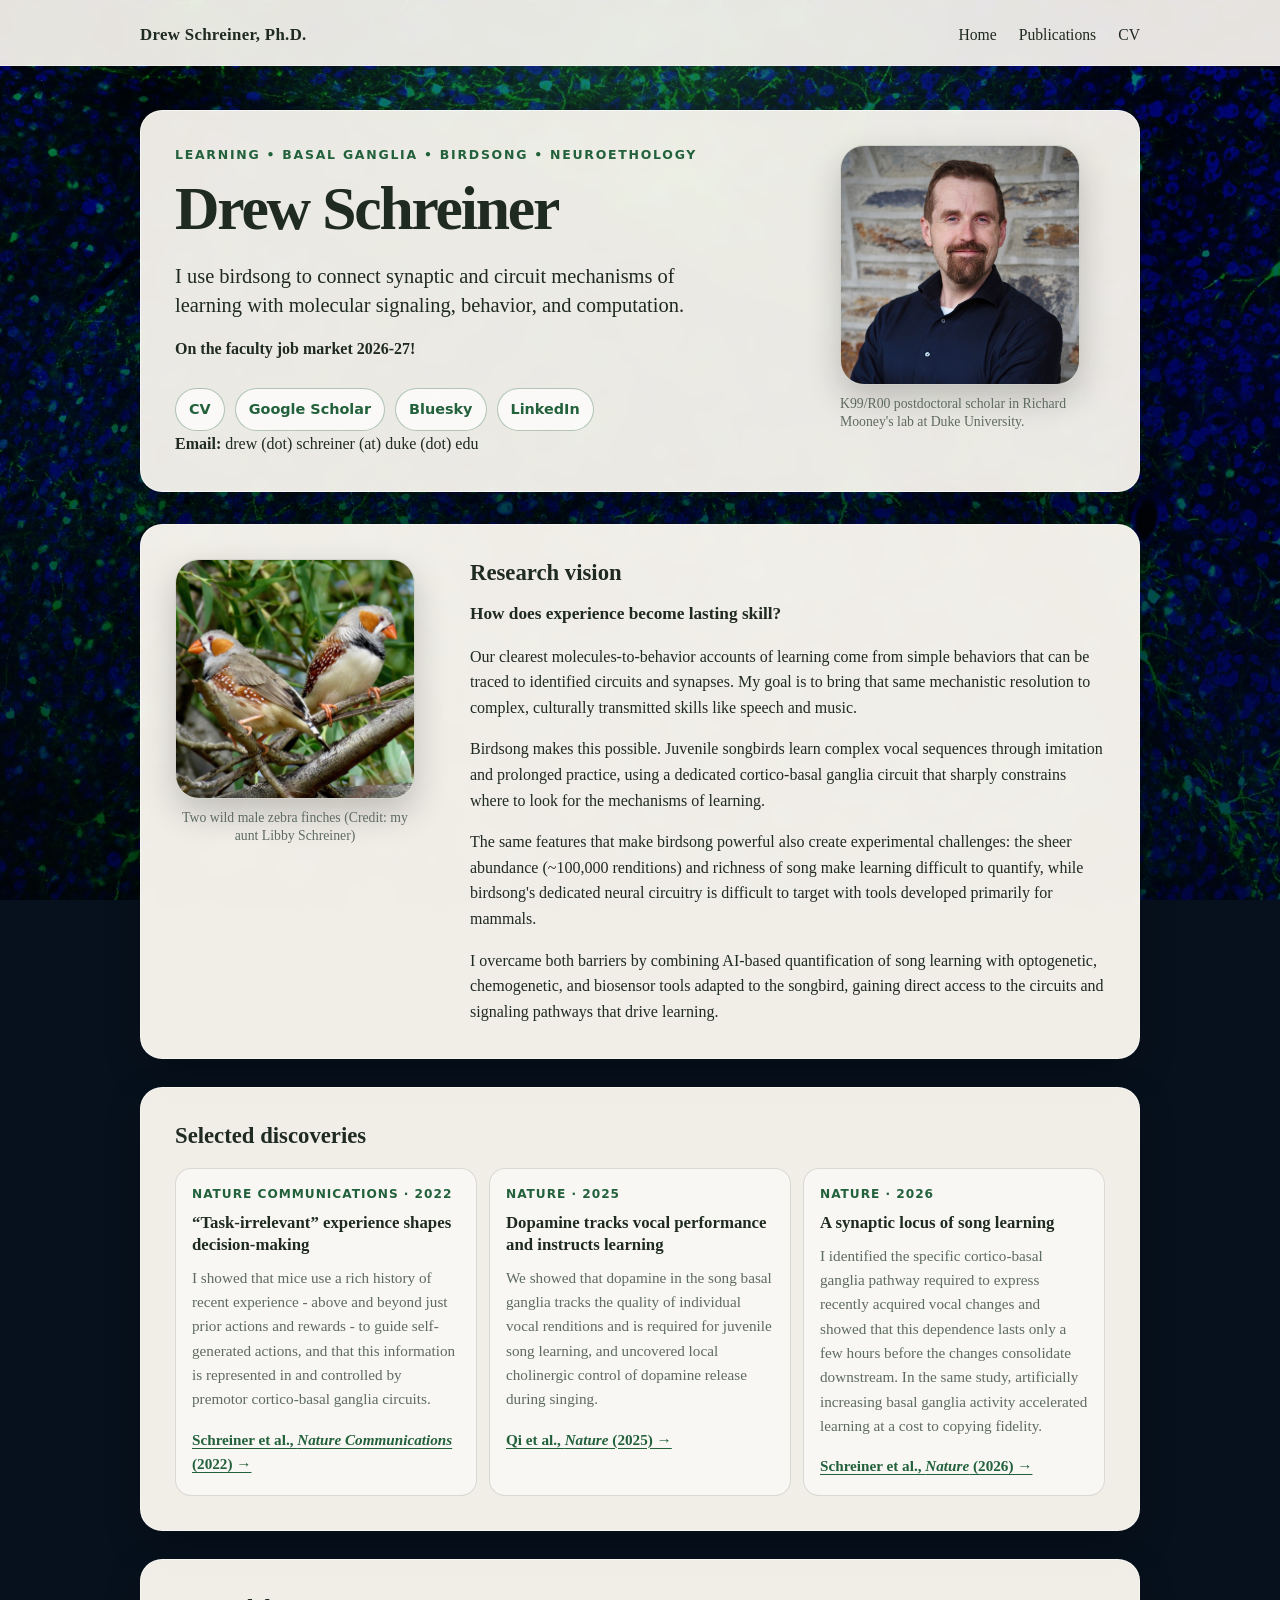
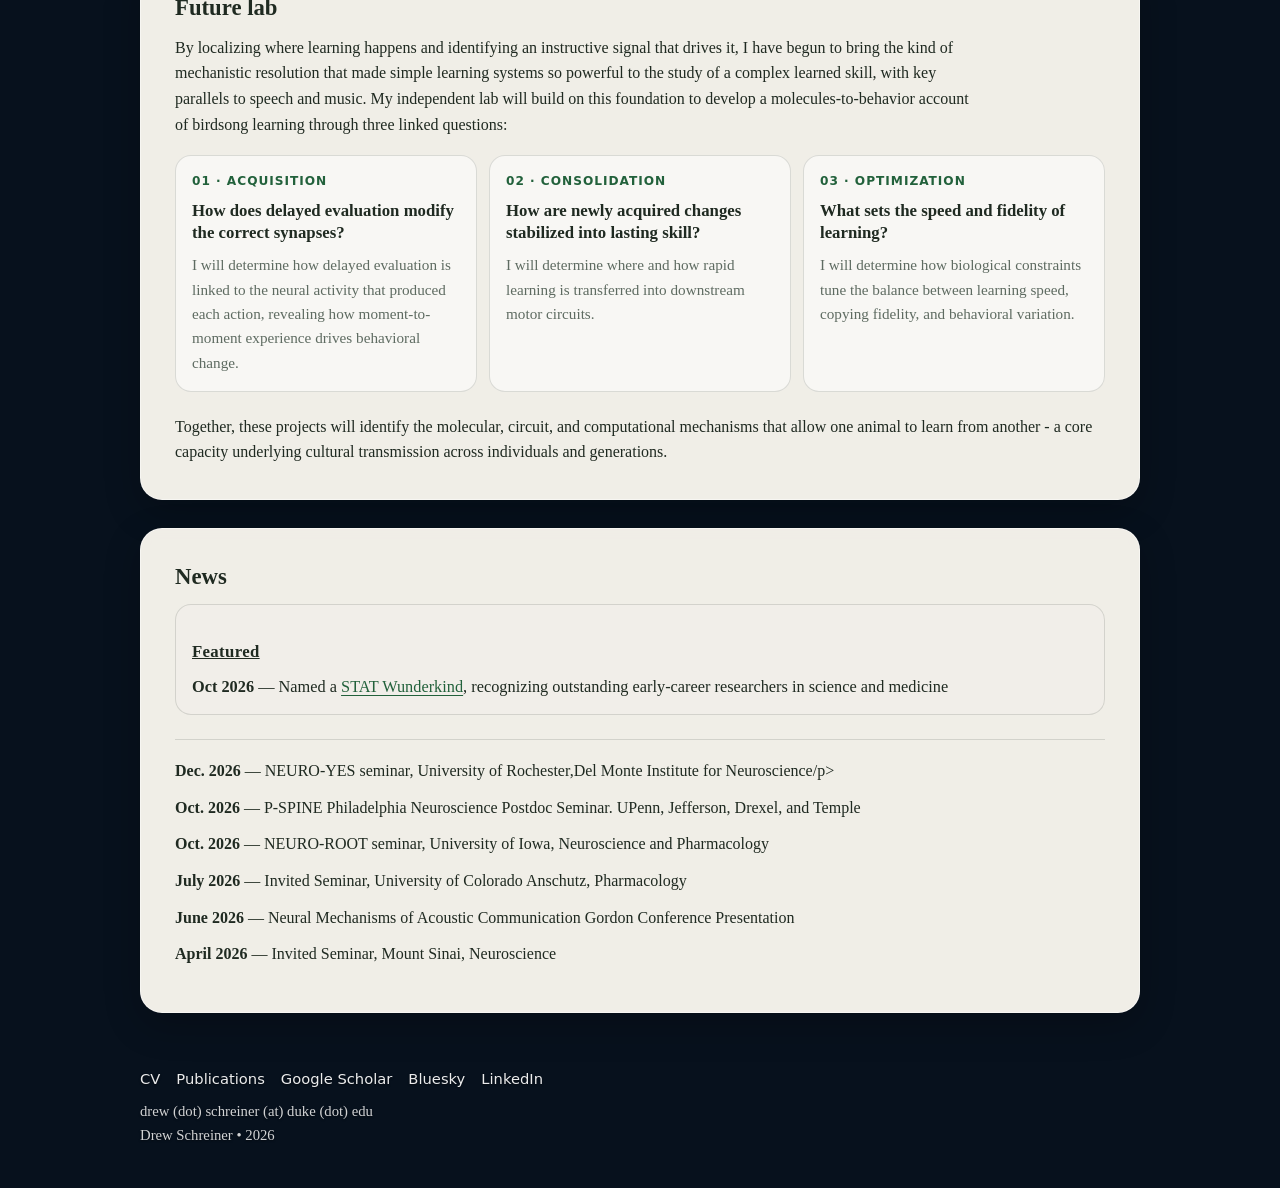
==== commit 34fd59db: "Update index.html" ====
--- a/index.html
+++ b/index.html
@@ -251,21 +251,21 @@
   <div class="featured-news">
     <h3><u>Featured</u></h3>
   <p>
-  <strong>May 2026</strong> — First author paper
-  <a href="https://www.nature.com/articles/s41586-026-10510-x" target="_blank" rel="noopener noreferrer"><em>A synaptic locus of song learning</em></a>
-  published in <em>Nature</em>
+<strong>Oct 2026</strong> — Named a 
+<a href="https://www.statnews.com/wunderkinds/drew-schreiner/" target="_blank" rel="noopener noreferrer">STAT Wunderkind</a>,
+recognizing outstanding early-career researchers in science and medicine
 </p>
   </div>
 
   <hr class="news-divider">
 
   <div class="more-news">
+	 <p><strong>Dec. 2026</strong> — NEURO-YES seminar, University of Rochester,Del Monte Institute for Neuroscience/p>
 	 <p><strong>Oct. 2026</strong> — P-SPINE Philadelphia Neuroscience Postdoc Seminar. UPenn, Jefferson, Drexel, and Temple</p>
     <p><strong>Oct. 2026</strong> — NEURO-ROOT seminar, University of Iowa, Neuroscience and Pharmacology</p>
    <p><strong>July 2026</strong> — Invited Seminar, University of Colorado Anschutz, Pharmacology </p>
     <p><strong>June 2026</strong> — Neural Mechanisms of Acoustic Communication Gordon Conference Presentation</p>
     <p><strong>April 2026</strong> — Invited Seminar, Mount Sinai, Neuroscience</p>
-    <p><strong>March 2026</strong> — Invited Seminar, Vanderbilt University, Pharmacology</p>
   </div>
 </section>
 
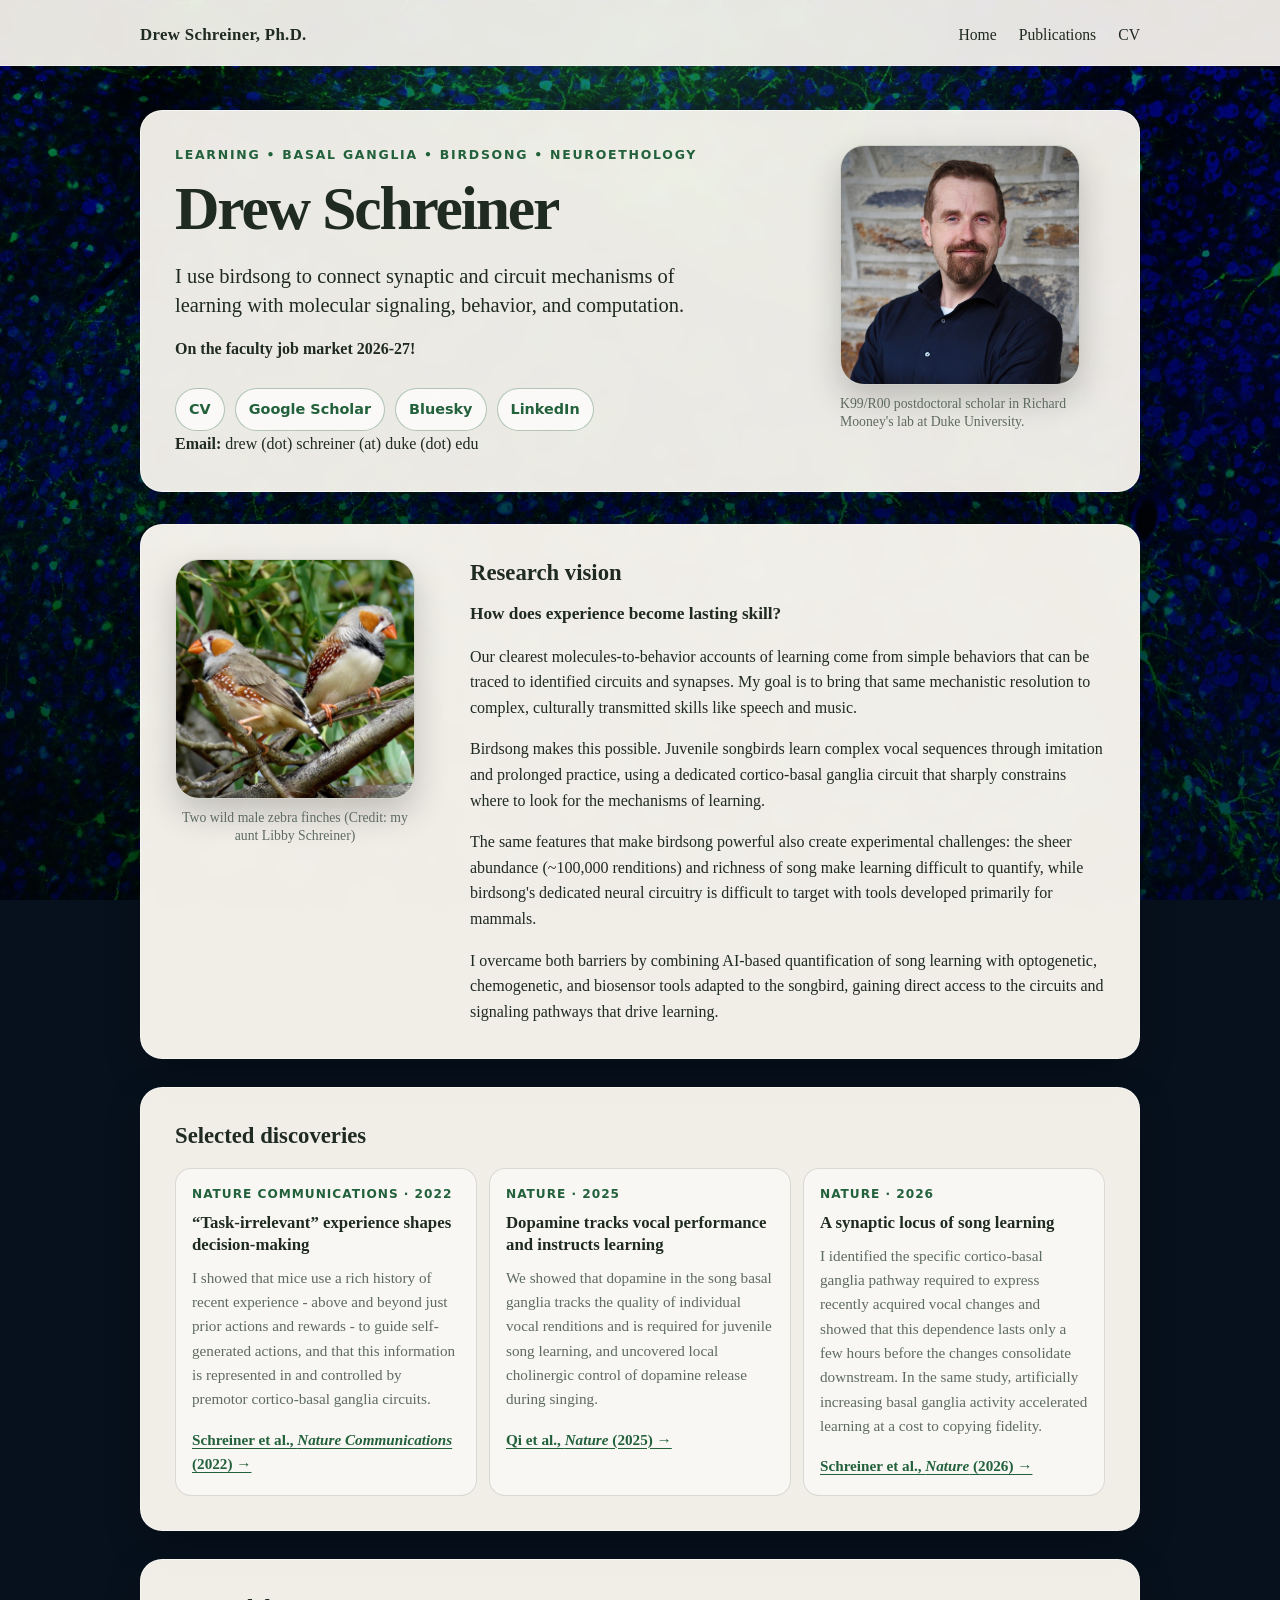
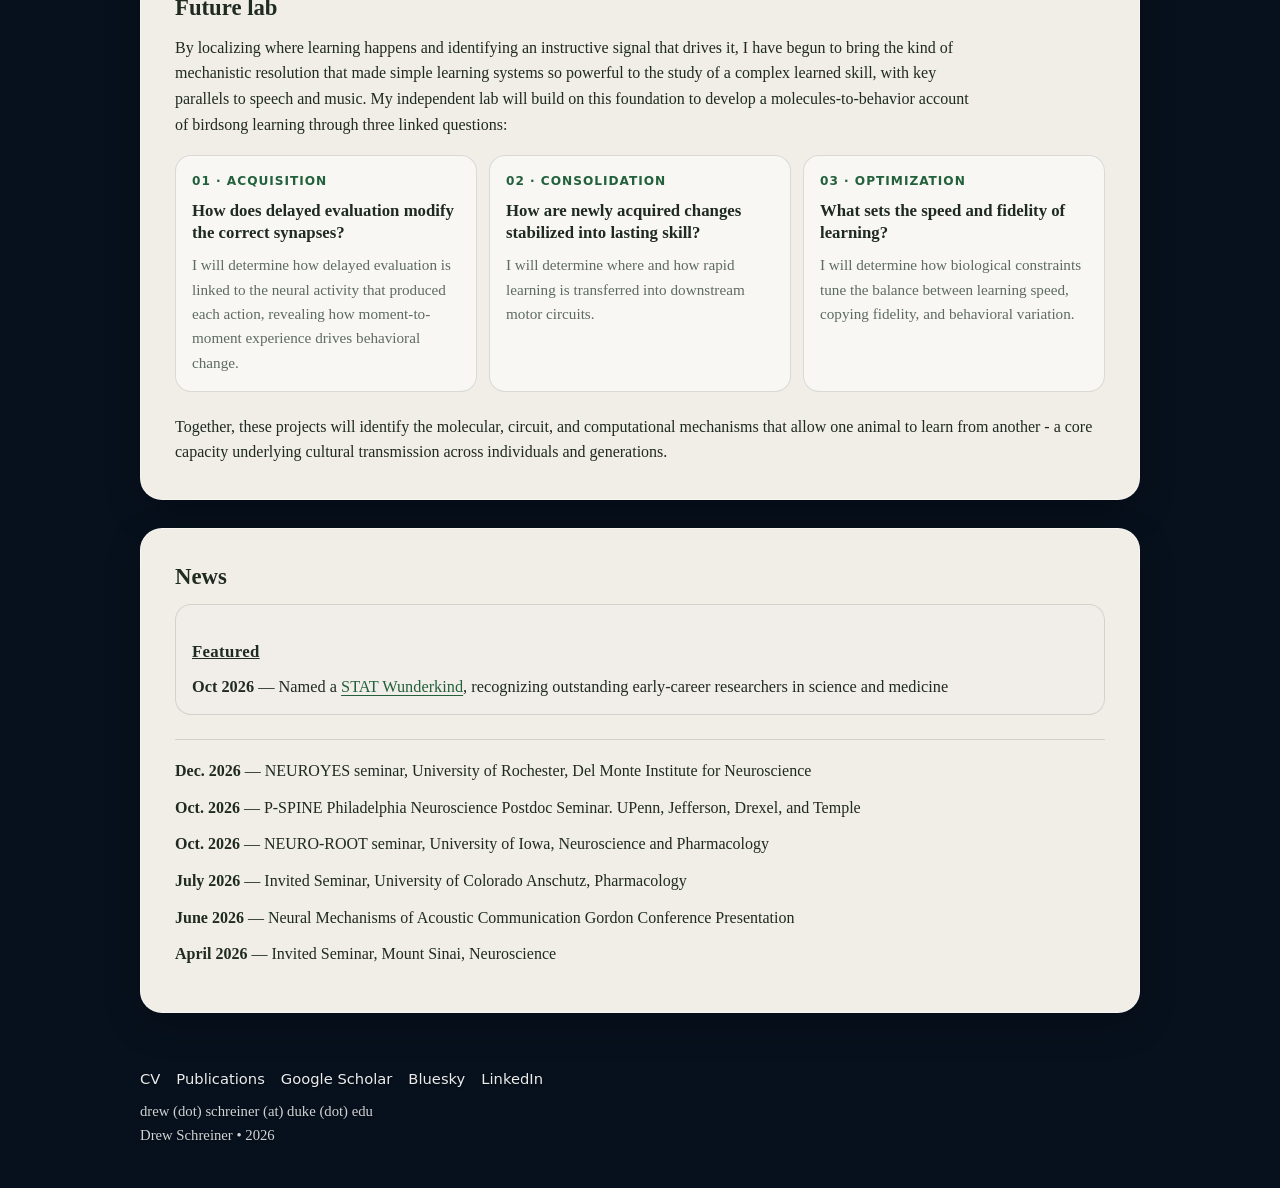
==== commit 57b9d3fc: "Update index.html" ====
--- a/index.html
+++ b/index.html
@@ -260,7 +260,7 @@
   <hr class="news-divider">
 
   <div class="more-news">
-	 <p><strong>Dec. 2026</strong> — NEURO-YES seminar, University of Rochester,Del Monte Institute for Neuroscience/p>
+	 <p><strong>Dec. 2026</strong> — NEUROYES seminar, University of Rochester, Del Monte Institute for Neuroscience</p>
 	 <p><strong>Oct. 2026</strong> — P-SPINE Philadelphia Neuroscience Postdoc Seminar. UPenn, Jefferson, Drexel, and Temple</p>
     <p><strong>Oct. 2026</strong> — NEURO-ROOT seminar, University of Iowa, Neuroscience and Pharmacology</p>
    <p><strong>July 2026</strong> — Invited Seminar, University of Colorado Anschutz, Pharmacology </p>
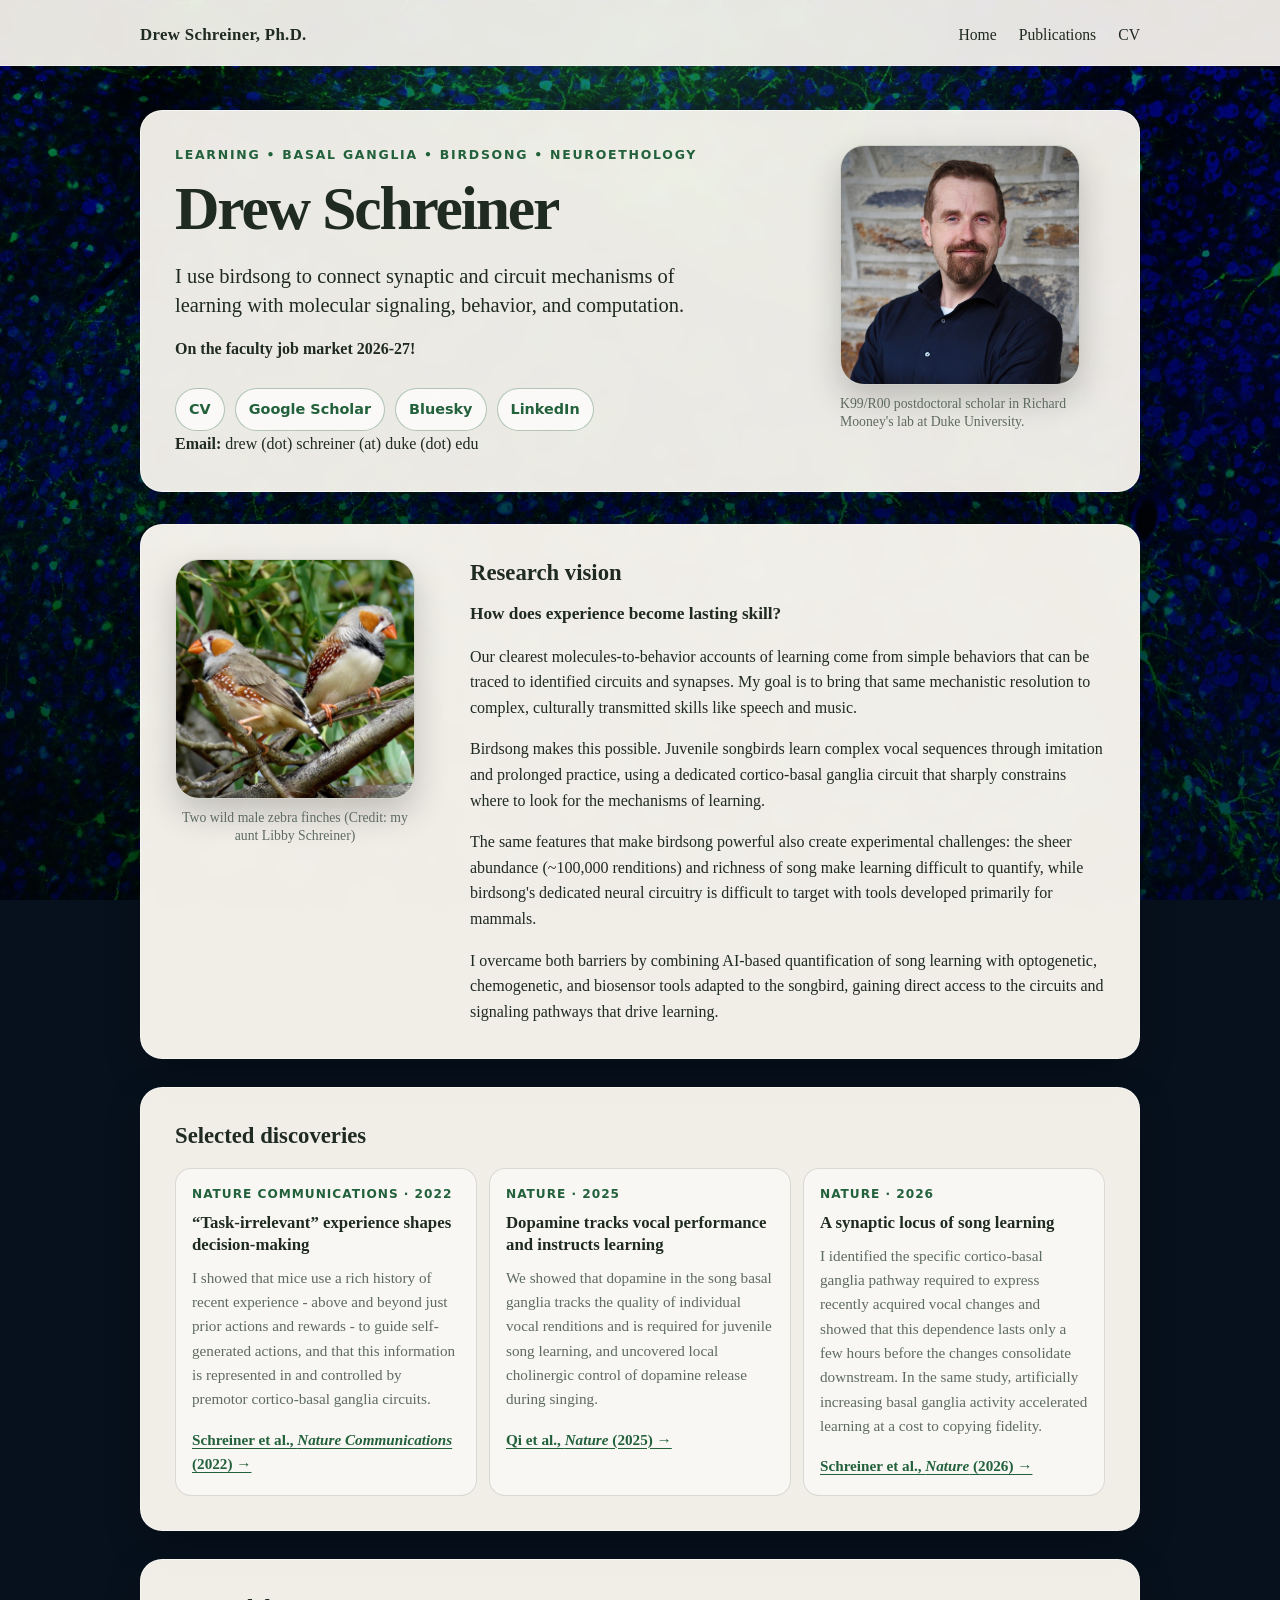
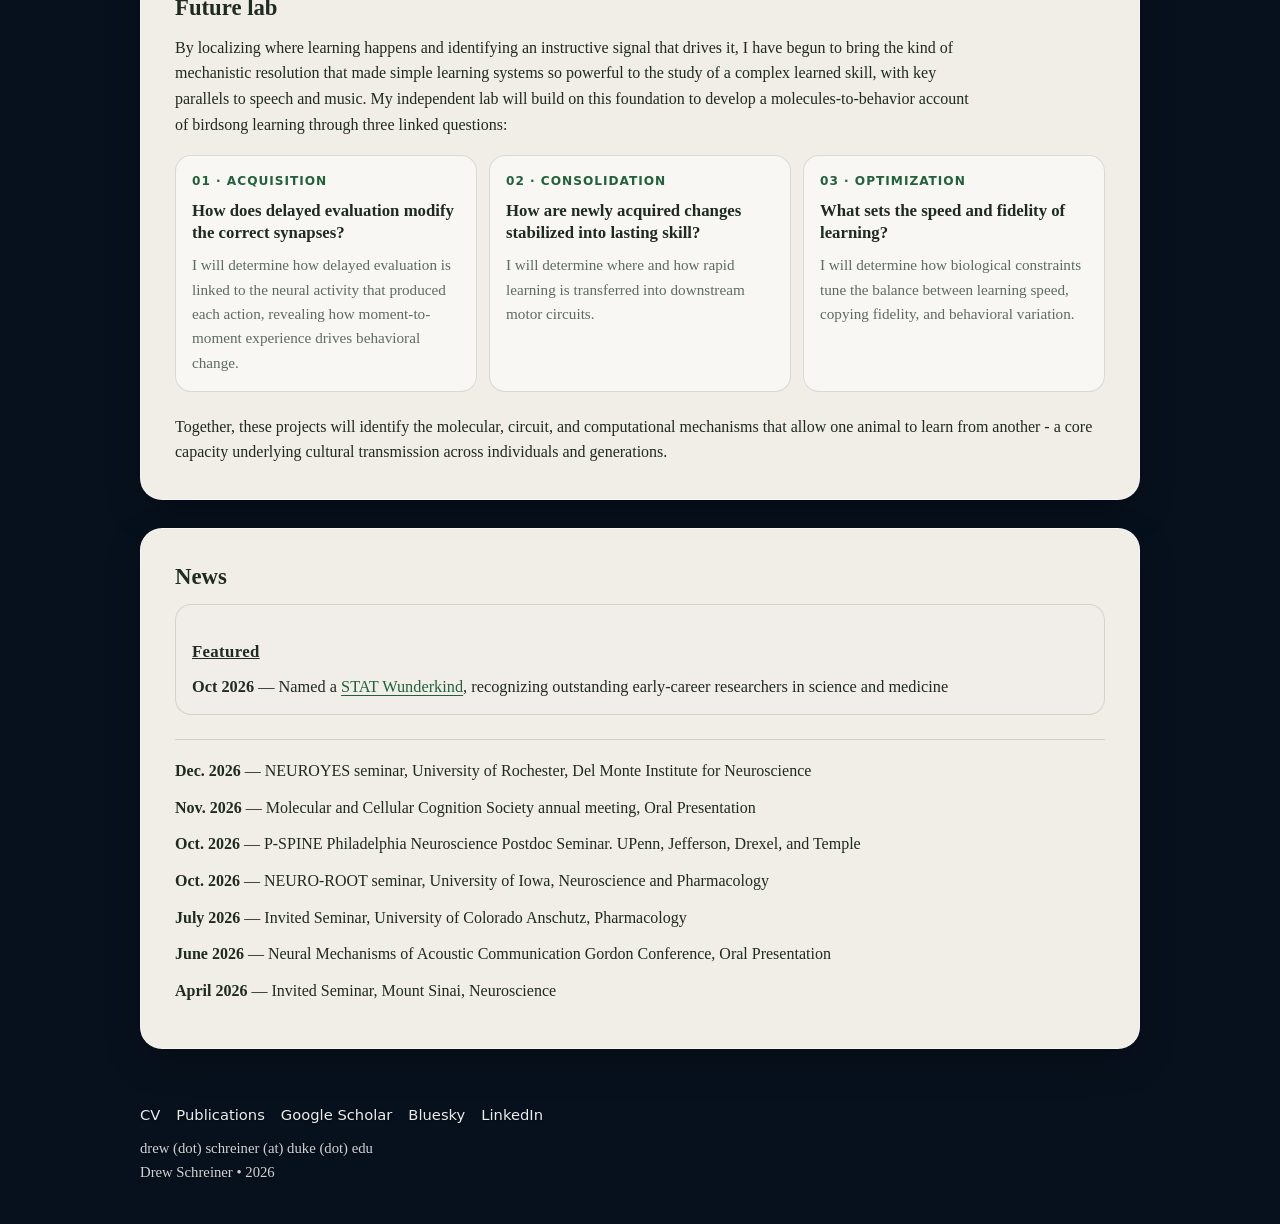
==== commit f4a372ce: "Update index.html" ====
--- a/index.html
+++ b/index.html
@@ -261,10 +261,11 @@
 
   <div class="more-news">
 	 <p><strong>Dec. 2026</strong> — NEUROYES seminar, University of Rochester, Del Monte Institute for Neuroscience</p>
+  	 <p><strong>Nov. 2026</strong> — Molecular and Cellular Cognition Society annual meeting, Oral Presentation</p>
 	 <p><strong>Oct. 2026</strong> — P-SPINE Philadelphia Neuroscience Postdoc Seminar. UPenn, Jefferson, Drexel, and Temple</p>
     <p><strong>Oct. 2026</strong> — NEURO-ROOT seminar, University of Iowa, Neuroscience and Pharmacology</p>
    <p><strong>July 2026</strong> — Invited Seminar, University of Colorado Anschutz, Pharmacology </p>
-    <p><strong>June 2026</strong> — Neural Mechanisms of Acoustic Communication Gordon Conference Presentation</p>
+    <p><strong>June 2026</strong> — Neural Mechanisms of Acoustic Communication Gordon Conference, Oral Presentation</p>
     <p><strong>April 2026</strong> — Invited Seminar, Mount Sinai, Neuroscience</p>
   </div>
 </section>
